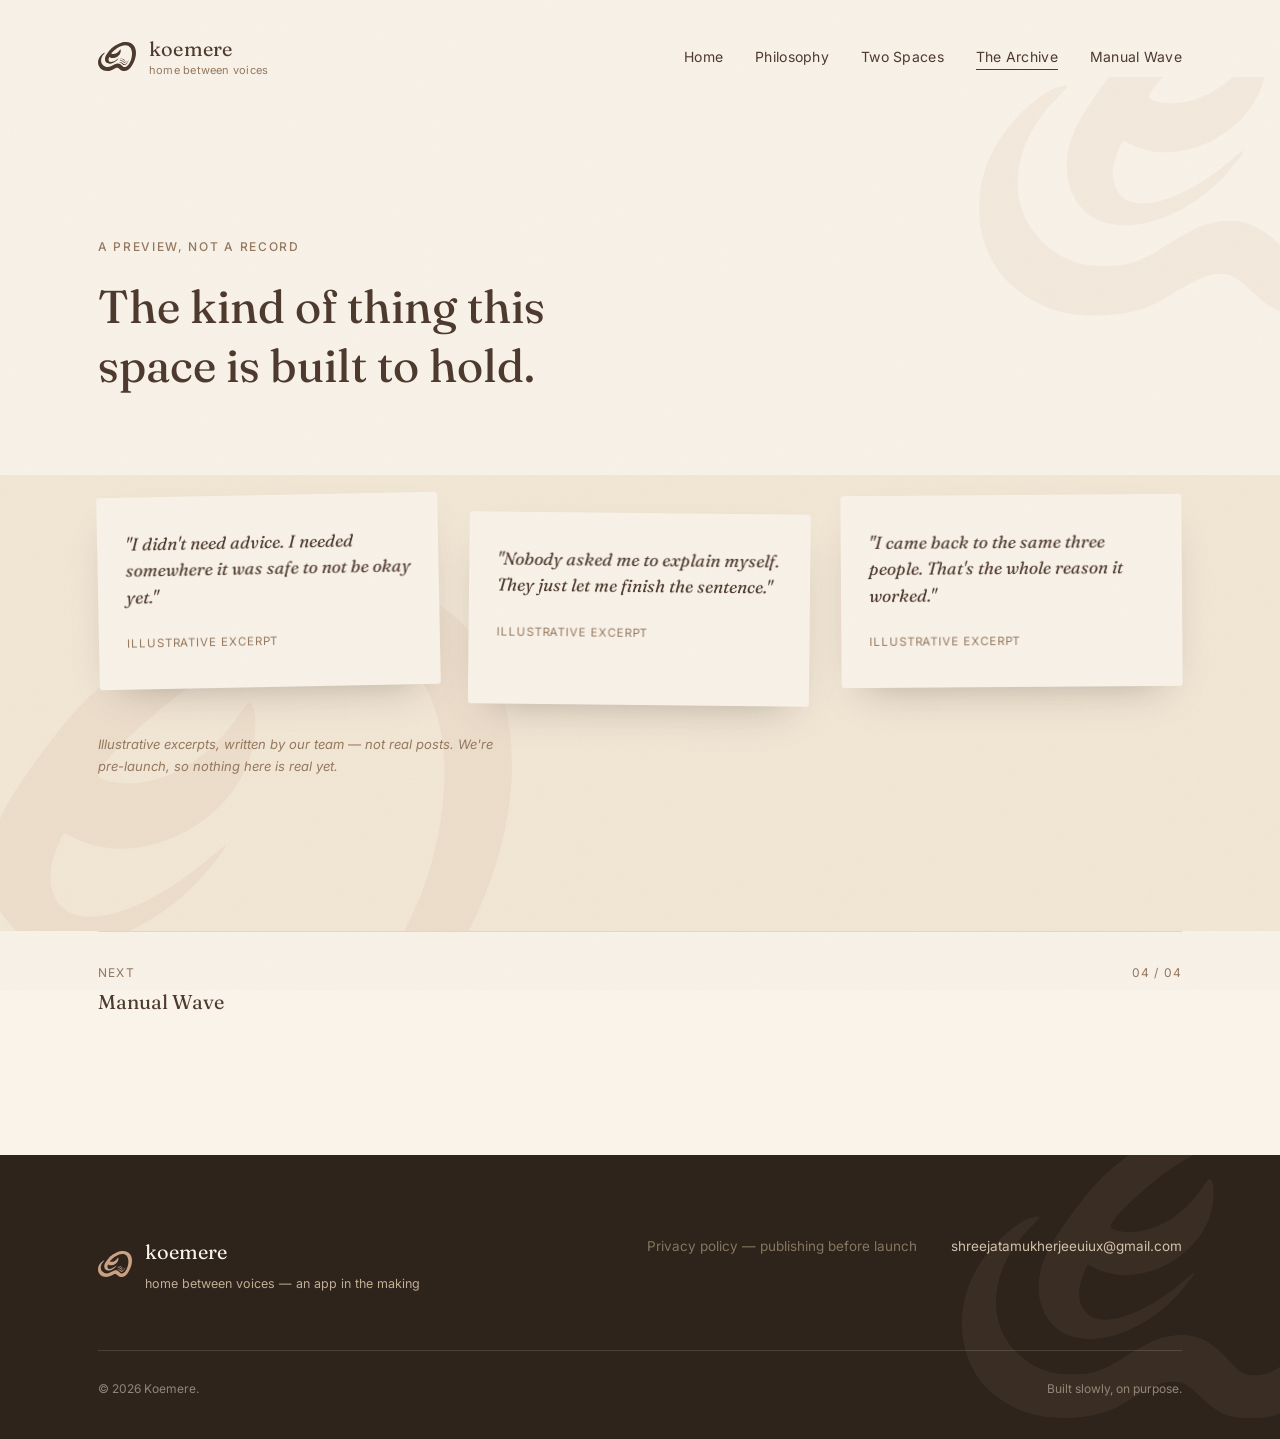
==== site/archive.html @ d7c36900 "Add files via upload" ====
<!DOCTYPE html>
<html lang="en">
<head>
<meta charset="UTF-8">
<meta name="viewport" content="width=device-width, initial-scale=1.0">
<title>The Archive — Koemere</title>
<link rel="preconnect" href="https://fonts.googleapis.com">
<link rel="preconnect" href="https://fonts.gstatic.com" crossorigin>
<link href="https://fonts.googleapis.com/css2?family=Fraunces:ital,opsz,wght@0,9..144,340;0,9..144,440;0,9..144,500;1,9..144,440;1,9..144,500&family=Inter:wght@400;500;600&display=swap" rel="stylesheet">
<link rel="stylesheet" href="assets/style.css">

<svg width="0" height="0" style="position:absolute" aria-hidden="true">
  <defs>
    <symbol id="mark-full" viewBox="0 0 385.170327 293.858106">
      <g transform="translate(-18.022020,311.022286) scale(0.1,-0.1)">
        <path d="M2825 3099 c-426 -54 -1070 -406 -1413 -774 -134 -144 -371 -474
        -445 -620 -129 -257 -108 -519 54 -684 232 -236 757 -113 1115 262 79 81 181
        214 172 222 -3 3 -40 -26 -84 -63 -331 -286 -674 -423 -850 -341 -90 43 -137
        155 -115 277 10 57 66 202 78 202 2 0 30 -14 63 -30 371 -187 914 61 1054 481
        46 136 45 321 -1 336 -6 2 -35 -31 -64 -74 -174 -259 -425 -414 -669 -412 -84
        0 -169 22 -177 45 -19 59 339 399 597 566 925 601 1615 218 1465 -814 -89
        -612 -420 -1114 -735 -1113 -97 1 -139 22 -217 112 -204 237 -375 302 -628
        237 -77 -20 -179 -71 -334 -168 -226 -143 -307 -170 -506 -171 -215 0 -357 57
        -506 205 -294 292 -238 781 130 1145 45 44 81 84 81 89 0 18 -95 -5 -149 -35
        -161 -91 -334 -272 -438 -459 -214 -385 -142 -875 164 -1122 196 -158 384
        -222 658 -222 208 0 381 41 520 123 309 184 369 211 470 211 86 0 134 -26 245
        -133 162 -155 255 -198 446 -205 315 -11 548 146 807 543 469 721 552 1518
        209 2022 -189 278 -568 416 -997 362z"/>
        <path d="M2453 1401 c-55 -26 -56 -42 -3 -29 98 25 294 -39 376 -123 43 -44
        63 -48 90 -18 19 21 19 22 -31 66 -89 79 -178 115 -293 120 -81 3 -104 1 -139
        -16z"/>
        <path d="M2407 1246 c-38 -14 -71 -36 -64 -43 3 -2 26 1 52 7 103 23 224 -25
        346 -137 69 -64 84 -73 117 -73 85 0 202 114 237 230 5 18 -8 8 -50 -38 -111
        -122 -170 -132 -271 -49 -126 105 -261 143 -367 103z"/>
        <path d="M3227 1190 c-98 -181 -243 -313 -355 -327 -61 -7 -95 8 -182 83 -116
        98 -253 149 -354 130 -43 -8 -48 -26 -8 -26 96 0 195 -52 312 -165 128 -122
        202 -143 315 -90 99 47 251 235 304 378 40 109 23 118 -32 17z"/>
      </g>
    </symbol>
    <symbol id="mark-contour" viewBox="0 0 385.170327 293.858106">
      <g transform="translate(-18.022020,311.022286) scale(0.1,-0.1)">
        <path d="M2825 3099 c-426 -54 -1070 -406 -1413 -774 -134 -144 -371 -474
        -445 -620 -129 -257 -108 -519 54 -684 232 -236 757 -113 1115 262 79 81 181
        214 172 222 -3 3 -40 -26 -84 -63 -331 -286 -674 -423 -850 -341 -90 43 -137
        155 -115 277 10 57 66 202 78 202 2 0 30 -14 63 -30 371 -187 914 61 1054 481
        46 136 45 321 -1 336 -6 2 -35 -31 -64 -74 -174 -259 -425 -414 -669 -412 -84
        0 -169 22 -177 45 -19 59 339 399 597 566 925 601 1615 218 1465 -814 -89
        -612 -420 -1114 -735 -1113 -97 1 -139 22 -217 112 -204 237 -375 302 -628
        237 -77 -20 -179 -71 -334 -168 -226 -143 -307 -170 -506 -171 -215 0 -357 57
        -506 205 -294 292 -238 781 130 1145 45 44 81 84 81 89 0 18 -95 -5 -149 -35
        -161 -91 -334 -272 -438 -459 -214 -385 -142 -875 164 -1122 196 -158 384
        -222 658 -222 208 0 381 41 520 123 309 184 369 211 470 211 86 0 134 -26 245
        -133 162 -155 255 -198 446 -205 315 -11 548 146 807 543 469 721 552 1518
        209 2022 -189 278 -568 416 -997 362z"/>
      </g>
    </symbol>
    <symbol id="wave-motif" viewBox="203 160 108 82">
      <g transform="translate(-18.022020,311.022286) scale(0.1,-0.1)">
        <path d="M2453 1401 c-55 -26 -56 -42 -3 -29 98 25 294 -39 376 -123 43 -44
        63 -48 90 -18 19 21 19 22 -31 66 -89 79 -178 115 -293 120 -81 3 -104 1 -139
        -16z"/>
        <path d="M2407 1246 c-38 -14 -71 -36 -64 -43 3 -2 26 1 52 7 103 23 224 -25
        346 -137 69 -64 84 -73 117 -73 85 0 202 114 237 230 5 18 -8 8 -50 -38 -111
        -122 -170 -132 -271 -49 -126 105 -261 143 -367 103z"/>
        <path d="M3227 1190 c-98 -181 -243 -313 -355 -327 -61 -7 -95 8 -182 83 -116
        98 -253 149 -354 130 -43 -8 -48 -26 -8 -26 96 0 195 -52 312 -165 128 -122
        202 -143 315 -90 99 47 251 235 304 378 40 109 23 118 -32 17z"/>
      </g>
    </symbol>
    <filter id="grain">
      <feTurbulence type="fractalNoise" baseFrequency="0.85" numOctaves="2" stitchTiles="stitch" result="noise"/>
      <feColorMatrix in="noise" type="matrix" values="0 0 0 0 0  0 0 0 0 0  0 0 0 0 0  0 0 0 0.02 0"/>
    </filter>
  </defs>
</svg>
</head>
<body>

<div class="grain"></div>

<header>
  <div class="wrap nav-row">
    <a class="brand" href="index.html">
      <svg class="mark" viewBox="0 0 385.170327 293.858106" aria-hidden="true"><use href="#mark-full" fill="currentColor"/></svg>
      <span class="brand-text">
        <span class="brand-name">koemere</span>
        <span class="brand-tag">home between voices</span>
      </span>
    </a>
    <nav>
      <ul>
        <li><a href="index.html">Home</a></li>
        <li><a href="philosophy.html">Philosophy</a></li>
        <li><a href="spaces.html">Two Spaces</a></li>
        <li><a href="archive.html" class="active">The Archive</a></li>
        <li><a href="manual-wave.html">Manual Wave</a></li>
      </ul>
    </nav>
  </div>
</header>

<main>

  <section class="page-intro">
    <svg class="page-intro-watermark" viewBox="0 0 385.170327 293.858106" aria-hidden="true"><use href="#mark-contour" fill="currentColor"/></svg>
    <div class="wrap">
      <span class="label reveal in">A preview, not a record</span>
      <h1 class="reveal in">The kind of thing this space is built to hold.</h1>
    </div>
  </section>

  <section class="archive">
    <svg class="archive-watermark" viewBox="0 0 385.170327 293.858106" aria-hidden="true"><use href="#mark-contour" fill="currentColor"/></svg>
    <div class="wrap">
      <div class="clippings">
        <div class="clip reveal">
          <p>"I didn't need advice. I needed somewhere it was safe to not be okay yet."</p>
          <span class="clip-tag">Illustrative excerpt</span>
        </div>
        <div class="clip reveal">
          <p>"Nobody asked me to explain myself. They just let me finish the sentence."</p>
          <span class="clip-tag">Illustrative excerpt</span>
        </div>
        <div class="clip reveal">
          <p>"I came back to the same three people. That's the whole reason it worked."</p>
          <span class="clip-tag">Illustrative excerpt</span>
        </div>
      </div>
      <p class="archive-disclaimer reveal">Illustrative excerpts, written by our team — not real posts. We're pre-launch, so nothing here is real yet.</p>
    </div>
  </section>

  <section class="next-page">
    <div class="wrap">
      <a href="manual-wave.html" class="reveal">
        <span>
          <span class="np-label">Next</span><br>
          <span class="np-title">Manual Wave</span>
        </span>
        <span class="np-label">04 / 04</span>
      </a>
    </div>
  </section>

</main>

<footer>
  <svg class="foot-watermark" viewBox="0 0 385.170327 293.858106" aria-hidden="true"><use href="#mark-contour" fill="currentColor"/></svg>
  <div class="wrap">
    <div class="foot-top">
      <div class="foot-brand">
        <svg class="mark" viewBox="0 0 385.170327 293.858106" aria-hidden="true"><use href="#mark-full" fill="currentColor"/></svg>
        <div>
          <div class="foot-brand-name">koemere</div>
          <div class="foot-tag">home between voices — an app in the making</div>
        </div>
      </div>
      <div class="foot-links">
        <span class="disabled">Privacy policy — publishing before launch</span>
        <a href="mailto:shreejatamukherjeeuiux@gmail.com">shreejatamukherjeeuiux@gmail.com</a>
      </div>
    </div>
    <div class="foot-bottom">
      <span>© 2026 Koemere.</span>
      <span>Built slowly, on purpose.</span>
    </div>
  </div>
</footer>

<script src="assets/site.js" defer></script>
</body>
</html>
---- site/assets/style.css ----
:root{
  --cream:      #FAF3E9;
  --cream-deep: #F3E7D6;
  --cocoa:      #4E3A2E;
  --taupe:      #96795F;
  --rose:       #CBA184;
  --charcoal:   #2E241C;
  --hair:       rgba(78,58,46,0.14);
}

*{ box-sizing:border-box; }
html{ scroll-behavior:smooth; }

body{
  margin:0;
  background:var(--cream);
  color:var(--cocoa);
  font-family:'Inter', sans-serif;
  font-size:16px;
  line-height:1.7;
  -webkit-font-smoothing:antialiased;
  overflow-x:hidden;
}

.grain{
  position:fixed; inset:0;
  pointer-events:none;
  z-index:999;
  filter:url(#grain);
  mix-blend-mode:multiply;
}

h1,h2,h3,blockquote{
  font-family:'Fraunces', serif;
  font-weight:440;
  color:var(--cocoa);
  margin:0;
}

a{ color:inherit; }
:focus-visible{ outline:2px solid var(--cocoa); outline-offset:4px; }

.wrap{ max-width:1180px; margin:0 auto; padding:0 48px; }
@media (max-width:680px){ .wrap{ padding:0 24px; } }

.label{
  font-size:12px;
  letter-spacing:0.14em;
  text-transform:uppercase;
  color:var(--taupe);
  font-weight:500;
}

.wave-icon{ width:52px; height:auto; color:var(--rose); display:block; }

/* reveal-on-scroll */
.reveal{
  opacity:0;
  transform:translateY(28px);
  filter:blur(4px);
  transition:opacity 1.1s cubic-bezier(.22,.6,.24,1),
             transform 1.1s cubic-bezier(.22,.6,.24,1),
             filter 1.1s cubic-bezier(.22,.6,.24,1);
}
.reveal.in{ opacity:1; transform:translateY(0); filter:blur(0); }

@media (prefers-reduced-motion: reduce){
  .reveal{ opacity:1; transform:none; filter:none; transition:none; }
  html{ scroll-behavior:auto; }
}

/* ---------------- Header ---------------- */

header{ position:relative; z-index:20; padding:36px 0 0; }
.nav-row{ display:flex; align-items:center; justify-content:space-between; flex-wrap:wrap; gap:16px; }
.brand{ display:flex; align-items:center; gap:13px; text-decoration:none; }
.brand svg.mark{ width:38px; height:auto; color:var(--cocoa); flex-shrink:0; }
.brand-text{ display:flex; flex-direction:column; line-height:1.3; }
.brand-name{ font-family:'Fraunces', serif; font-size:20px; letter-spacing:0.01em; }
.brand-tag{
  font-size:11px;
  letter-spacing:0.02em;
  color:var(--taupe);
  margin-top:1px;
}
@media (max-width:520px){ .brand-tag{ display:none; } }

nav ul{ display:flex; gap:32px; list-style:none; margin:0; padding:0; flex-wrap:wrap; }
nav a{
  text-decoration:none; font-size:14px; letter-spacing:0.02em; color:var(--cocoa);
  padding-bottom:4px; border-bottom:1px solid transparent;
  transition:border-color .3s ease, color .3s ease;
}
nav a:hover{ border-color:var(--rose); }
nav a.active{ border-color:var(--cocoa); }
@media (max-width:700px){ nav ul{ gap:16px; } nav a{ font-size:12.5px; } }

/* ---------------- Home hero ---------------- */

.hero{ position:relative; min-height:88vh; display:flex; align-items:center; overflow:hidden; }
.hero-watermark-wrap{
  position:absolute; top:-18%; right:-24%; width:78vw; max-width:1100px;
  z-index:0; pointer-events:none;
}
.hero-watermark{
  display:block; width:100%; height:auto; color:var(--rose); opacity:0.16;
  animation:breathe 11s ease-in-out infinite;
}
@keyframes breathe{
  0%,100%{ transform:scale(1) rotate(0deg); }
  50%{ transform:scale(1.035) rotate(1.2deg); }
}
@media (prefers-reduced-motion: reduce){ .hero-watermark{ animation:none; } }

.hero-content{ position:relative; z-index:2; padding:60px 0 40px; max-width:680px; }
.badge{
  display:inline-flex; align-items:center; gap:8px;
  padding:7px 14px 7px 12px;
  border:1px solid var(--hair);
  border-radius:100px;
  font-size:12px;
  color:var(--taupe);
  margin-bottom:26px;
}
.badge-dot{ width:6px; height:6px; border-radius:50%; background:var(--rose); flex-shrink:0; }

.hero h1{
  font-size:clamp(34px, 5vw, 58px); line-height:1.22; letter-spacing:-0.01em;
  font-weight:440; max-width:15ch;
}
.hero h1 em{ font-style:italic; font-weight:440; color:var(--taupe); }
.hero-sub{ margin-top:28px; font-size:17px; color:var(--taupe); max-width:38ch; }
.cta-row{ margin-top:44px; display:flex; align-items:center; gap:22px; }

.btn{
  display:inline-block; padding:15px 30px; border-radius:100px;
  border:1px solid var(--cocoa); color:var(--cocoa); text-decoration:none;
  font-size:14.5px; letter-spacing:0.01em;
  transition:background .35s ease, color .35s ease, transform .35s ease;
}
.btn:hover{ background:var(--cocoa); color:var(--cream); transform:translateY(-1px); }
.btn-solid{ background:var(--cocoa); color:var(--cream) !important; border-color:var(--cocoa); }
.btn-solid:hover{ background:var(--charcoal); border-color:var(--charcoal); }

@media (max-width:680px){
  .hero{ min-height:auto; padding-top:20px; }
  .hero-watermark-wrap{ width:130vw; right:-40%; top:-6%; }
}

/* ---------------- Explore teaser grid (home) ---------------- */

.explore{ padding:30px 0 140px; }
.explore-head{ margin-bottom:50px; max-width:52ch; }
.explore-grid{ display:grid; grid-template-columns:repeat(4, 1fr); gap:30px; }
.explore-card{
  border-top:1px solid var(--hair);
  padding-top:22px;
  text-decoration:none;
  display:block;
  color:var(--cocoa);
}
.explore-card .label{ margin-bottom:14px; }
.explore-card h3{
  font-size:19px; line-height:1.35; margin-bottom:10px;
  border-bottom:1px solid transparent;
  transition:border-color .3s ease, color .3s ease;
}
.explore-card:hover h3{ border-color:var(--rose); color:var(--cocoa); }
.explore-card p{ font-size:14px; color:var(--taupe); margin:0; }

@media (max-width:900px){ .explore-grid{ grid-template-columns:1fr 1fr; } }
@media (max-width:560px){ .explore-grid{ grid-template-columns:1fr; } }

/* ---------------- Subpage intro block ---------------- */

.page-intro{ padding:160px 0 80px; position:relative; overflow:hidden; }
.page-intro-watermark{
  position:absolute; top:-32%; right:-14%; width:42vw; max-width:480px;
  color:var(--rose); opacity:0.10; pointer-events:none;
}
.page-intro .label{ margin-bottom:20px; display:block; }
.page-intro h1{ font-size:clamp(30px, 4vw, 46px); line-height:1.28; max-width:16ch; }
.page-intro .dek{ margin-top:22px; font-size:16.5px; color:var(--taupe); max-width:48ch; }

/* ---------------- Philosophy page ---------------- */

.philosophy{ padding:20px 0 130px; position:relative; }
.phil-grid{ display:grid; grid-template-columns:0.9fr 1.1fr; gap:70px; align-items:start; }
.phil-quote-col{ padding-top:10px; }
.phil-quote-col .wave-icon{ margin-bottom:22px; }
blockquote{
  font-size:clamp(24px, 2.6vw, 32px); line-height:1.42; font-style:italic;
  font-weight:440; max-width:14ch;
}
.phil-body{ padding-top:64px; }
.phil-body p{ font-size:16.5px; color:var(--taupe); max-width:46ch; margin:0 0 22px; }
.phil-body p:last-child{ margin-bottom:0; }
.phil-body strong{ color:var(--cocoa); font-weight:600; }

@media (max-width:860px){
  .phil-grid{ grid-template-columns:1fr; gap:36px; }
  .phil-body{ padding-top:0; }
  blockquote{ max-width:none; }
}

/* ---------------- Two Spaces page ---------------- */

.spaces{ padding:20px 0 150px; position:relative; }
.spaces-grid{ display:grid; grid-template-columns:1fr 1fr; gap:0; }
.space{ padding:56px 46px; position:relative; }
.space.a{
  border:1px solid var(--hair); border-radius:2px; margin-top:0;
  box-shadow:0 24px 48px -32px rgba(46,36,28,0.18);
}
.space.b{ margin-top:64px; background:var(--charcoal); color:var(--cream); border-radius:2px; }
.space .label{ margin-bottom:18px; }
.space.b .label{ color:var(--rose); }
.space h3{ font-size:25px; line-height:1.32; margin-bottom:16px; max-width:16ch; }
.space.b h3{ color:var(--cream); }
.space p{ font-size:15.5px; color:var(--taupe); max-width:34ch; margin:0; }
.space.b p{ color:#D2C1AA; }
.space .wave-icon{ position:absolute; bottom:36px; right:36px; width:38px; opacity:0.7; }
.space.b .wave-icon{ color:var(--rose); opacity:0.5; }

@media (max-width:860px){
  .spaces-grid{ grid-template-columns:1fr; gap:22px; }
  .space.b{ margin-top:0; }
}

/* ---------------- Archive page ---------------- */

.archive{ background:var(--cream-deep); padding:20px 0 140px; position:relative; overflow:hidden; }
.archive-watermark{
  position:absolute; left:-10%; bottom:-30%; width:50vw; max-width:640px;
  color:var(--rose); opacity:0.10; pointer-events:none;
}
.clippings{ display:grid; grid-template-columns:repeat(3, 1fr); gap:30px; position:relative; z-index:1; }
.clip{
  background:var(--cream); border-radius:3px; padding:34px 28px;
  box-shadow:0 18px 40px -22px rgba(46,36,28,0.35);
}
.clip:nth-child(1){ transform:rotate(-1.1deg); }
.clip:nth-child(2){ transform:rotate(0.6deg) translateY(18px); }
.clip:nth-child(3){ transform:rotate(-0.4deg); }
.clip p{
  font-family:'Fraunces', serif; font-style:italic; font-size:17.5px; line-height:1.5;
  margin:0 0 18px; color:var(--cocoa);
}
.clip .clip-tag{ font-size:11.5px; letter-spacing:0.08em; text-transform:uppercase; color:var(--taupe); }
.archive-disclaimer{
  margin-top:46px; font-size:13px; color:var(--taupe); font-style:italic;
  max-width:52ch; position:relative; z-index:1;
}

@media (max-width:860px){
  .clippings{ grid-template-columns:1fr; }
  .clip:nth-child(2){ transform:rotate(0.6deg); }
}

/* ---------------- Manual Wave page ---------------- */

.manualwave{ padding:20px 0 60px; }
.mw-expect{
  display:grid; grid-template-columns:repeat(2, 1fr); gap:26px 44px;
  margin:56px 0 70px;
  padding-top:46px;
  border-top:1px solid var(--hair);
}
.mw-expect li{ list-style:none; display:flex; gap:14px; align-items:flex-start; }
.mw-expect svg{ width:17px; height:17px; margin-top:4px; flex-shrink:0; color:var(--rose); }
.mw-expect .mw-title{ font-weight:600; font-size:15.5px; display:block; margin-bottom:3px; }
.mw-expect .mw-body{ font-size:14.5px; color:var(--taupe); display:block; }
.mw-expect ul{ margin:0; padding:0; display:contents; }

.fw-panel{
  border:1px solid var(--hair); border-radius:3px; padding:64px 56px;
  display:grid; grid-template-columns:1.1fr 1fr; gap:50px; align-items:center;
  position:relative;
}
.fw-panel .wave-icon{ position:absolute; top:-26px; left:56px; background:var(--cream); padding:0 10px; }
.fw-panel h2{ font-size:clamp(24px, 2.8vw, 30px); line-height:1.3; max-width:15ch; }
.fw-panel .label{ margin-bottom:16px; }
.fw-form{ display:flex; flex-direction:column; align-items:flex-start; gap:14px; }
.fw-micro{ font-size:12.5px; color:var(--taupe); max-width:34ch; }

@media (max-width:800px){ .fw-panel{ grid-template-columns:1fr; padding:44px 28px; } }
@media (max-width:640px){ .mw-expect{ grid-template-columns:1fr; } }

/* ---------------- Page-to-page wayfinding ---------------- */

.next-page{
  padding:0 0 110px;
}
.next-page a{
  display:flex; justify-content:space-between; align-items:baseline;
  text-decoration:none; padding:26px 0; border-top:1px solid var(--hair);
  color:var(--cocoa);
}
.next-page a:hover .np-title{ color:var(--taupe); }
.np-label{ font-size:12px; letter-spacing:0.1em; text-transform:uppercase; color:var(--taupe); }
.np-title{ font-family:'Fraunces', serif; font-size:20px; transition:color .3s ease; }

/* ---------------- Footer ---------------- */

footer{ background:var(--charcoal); color:var(--cream); padding:80px 0 40px; position:relative; overflow:hidden; }
.foot-watermark{
  position:absolute; right:-8%; top:-20%; width:36vw; max-width:420px;
  color:var(--rose); opacity:0.08; pointer-events:none;
}
.foot-top{
  display:flex; justify-content:space-between; align-items:flex-start; gap:40px; flex-wrap:wrap;
  position:relative; z-index:1; padding-bottom:56px; border-bottom:1px solid rgba(250,243,233,0.14);
}
.foot-brand{ display:flex; align-items:center; gap:13px; }
.foot-brand svg.mark{ width:34px; height:auto; color:var(--rose); }
.foot-brand-name{ font-family:'Fraunces', serif; font-size:20px; }
.foot-tag{ font-size:12.5px; color:#C3AD95; margin-top:4px; }
.foot-links{ display:flex; gap:34px; font-size:13.5px; color:#D2C1AA; flex-wrap:wrap; }
.foot-links .disabled{ color:#86765f; }
.foot-links a{ text-decoration:none; }
.foot-links a:hover{ color:var(--rose); }
.foot-bottom{
  display:flex; justify-content:space-between; align-items:center; padding-top:28px;
  font-size:12px; color:#948577; position:relative; z-index:1; flex-wrap:wrap; gap:10px;
}

@media (max-width:680px){ .foot-top{ flex-direction:column; gap:26px; } }
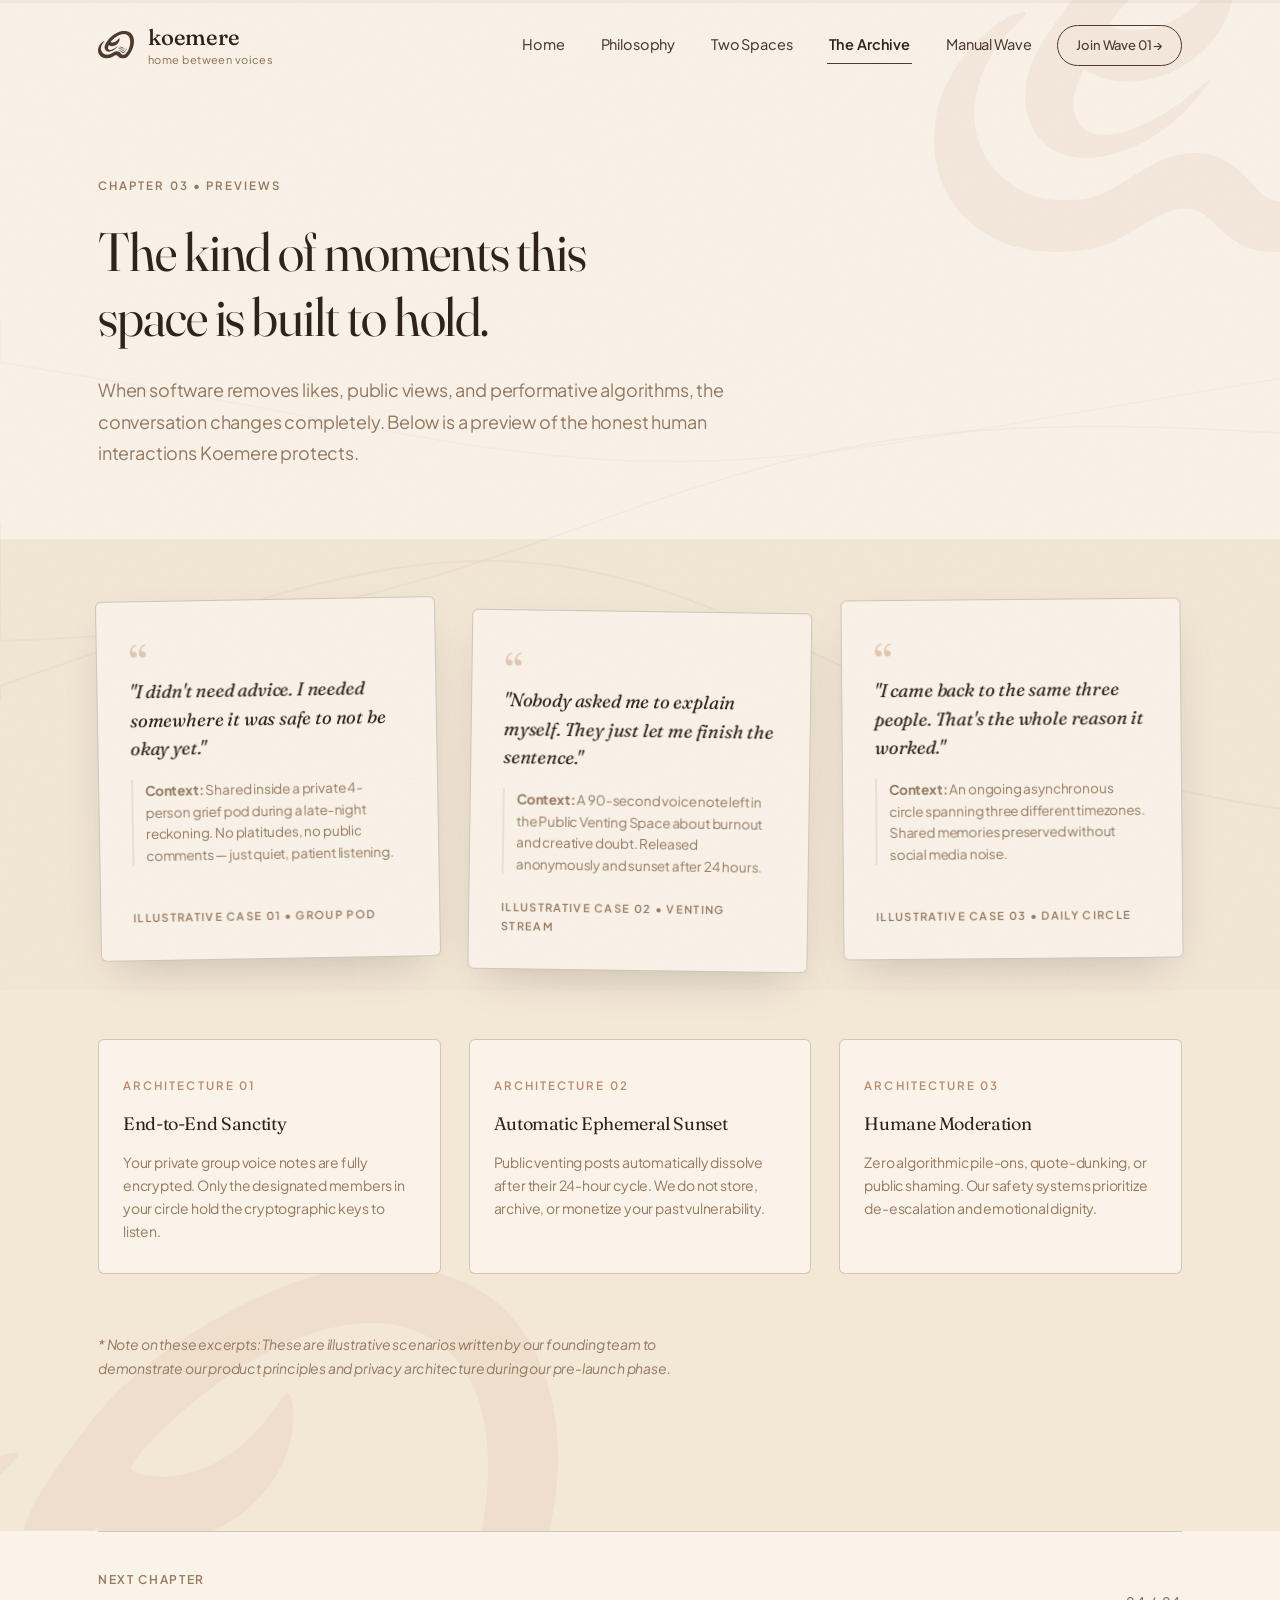
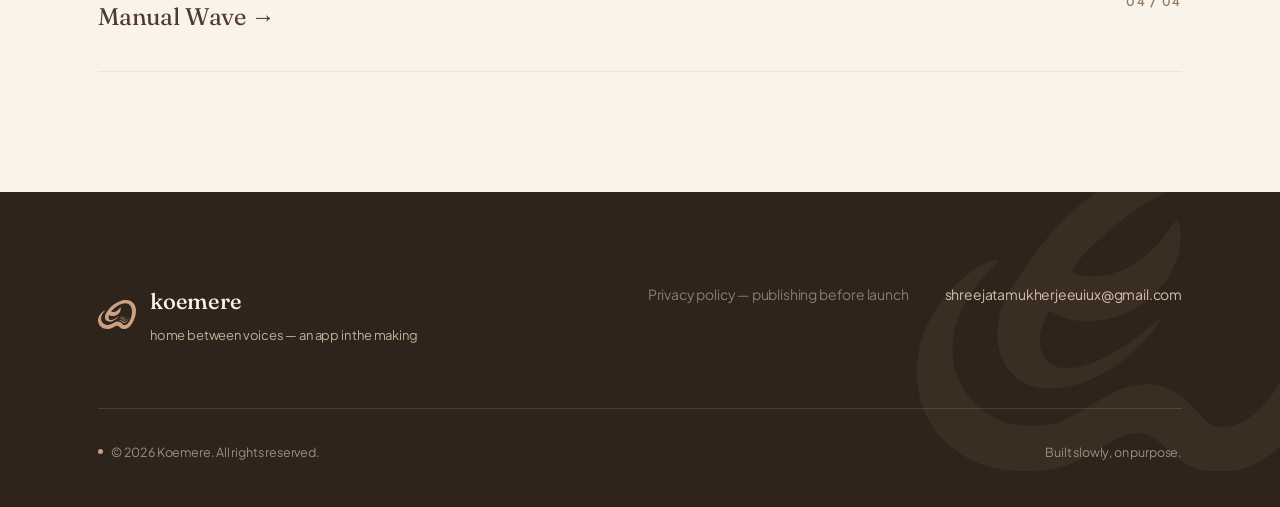
==== commit 50ec300a: "Enhance Koemere brochure: expanded copy, typography upgrade, seamless Google Form integration & inte" ====
--- a/site/archive.html
+++ b/site/archive.html
@@ -3,10 +3,12 @@
 <head>
 <meta charset="UTF-8">
 <meta name="viewport" content="width=device-width, initial-scale=1.0">
+<meta name="description" content="The Archive — A preview of the emotional texture, vulnerable honesty, and human moments that Koemere is architected to hold.">
 <title>The Archive — Koemere</title>
 <link rel="preconnect" href="https://fonts.googleapis.com">
 <link rel="preconnect" href="https://fonts.gstatic.com" crossorigin>
-<link href="https://fonts.googleapis.com/css2?family=Fraunces:ital,opsz,wght@0,9..144,340;0,9..144,440;0,9..144,500;1,9..144,440;1,9..144,500&family=Inter:wght@400;500;600&display=swap" rel="stylesheet">
+<link href="https://fonts.googleapis.com/css2?family=Fraunces:ital,opsz,wght@0,9..144,300..600;1,9..144,300..600&family=Plus+Jakarta+Sans:wght@300;400;500;600&display=swap" rel="stylesheet">
+<link rel="icon" type="image/svg+xml" href="data:image/svg+xml,%3Csvg xmlns='http://www.w3.org/2000/svg' viewBox='0 0 385 294'%3E%3Cpath fill='%234E3A2E' d='M2825 3099 c-426 -54 -1070 -406 -1413 -774 -134 -144 -371 -474 -445 -620 -129 -257 -108 -519 54 -684 232 -236 757 -113 1115 262 79 81 181 214 172 222 -3 3 -40 -26 -84 -63 -331 -286 -674 -423 -850 -341 -90 43 -137 155 -115 277 10 57 66 202 78 202 2 0 30 -14 63 -30 371 -187 914 61 1054 481 46 136 45 321 -1 336 -6 2 -35 -31 -64 -74 -174 -259 -425 -414 -669 -412 -84 0 -169 22 -177 45 -19 59 339 399 597 566 925 601 1615 218 1465 -814 -89 -612 -420 -1114 -735 -1113 -97 1 -139 22 -217 112 -204 237 -375 302 -628 237 -77 -20 -179 -71 -334 -168 -226 -143 -307 -170 -506 -171 -215 0 -357 57 -506 205 -294 292 -238 781 130 1145 45 44 81 84 81 89 0 18 -95 -5 -149 -35 -161 -91 -334 -272 -438 -459 -214 -385 -142 -875 164 -1122 196 -158 384 -222 658 -222 208 0 381 41 520 123 309 184 369 211 470 211 86 0 134 -26 245 -133 162 -155 255 -198 446 -205 315 -11 548 146 807 543 469 721 552 1518 209 2022 -189 278 -568 416 -997 362z' transform='translate(-18,311) scale(0.1,-0.1)'/%3E%3C/svg%3E">
 <link rel="stylesheet" href="assets/style.css">
 
 <svg width="0" height="0" style="position:absolute" aria-hidden="true">
@@ -76,57 +78,136 @@
 </head>
 <body>
 
+<div class="scroll-progress-container">
+  <div class="scroll-progress-bar"></div>
+</div>
+
 <div class="grain"></div>
 
 <header>
   <div class="wrap nav-row">
-    <a class="brand" href="index.html">
+    <a class="brand" href="index.html" aria-label="Koemere homepage">
       <svg class="mark" viewBox="0 0 385.170327 293.858106" aria-hidden="true"><use href="#mark-full" fill="currentColor"/></svg>
       <span class="brand-text">
         <span class="brand-name">koemere</span>
         <span class="brand-tag">home between voices</span>
       </span>
     </a>
-    <nav>
-      <ul>
-        <li><a href="index.html">Home</a></li>
-        <li><a href="philosophy.html">Philosophy</a></li>
-        <li><a href="spaces.html">Two Spaces</a></li>
-        <li><a href="archive.html" class="active">The Archive</a></li>
-        <li><a href="manual-wave.html">Manual Wave</a></li>
-      </ul>
-    </nav>
+
+    <div class="nav-actions">
+      <nav class="main-nav" aria-label="Primary Navigation">
+        <ul>
+          <li><a href="index.html">Home</a></li>
+          <li><a href="philosophy.html">Philosophy</a></li>
+          <li><a href="spaces.html">Two Spaces</a></li>
+          <li><a href="archive.html" class="active" aria-current="page">The Archive</a></li>
+          <li><a href="manual-wave.html">Manual Wave</a></li>
+        </ul>
+      </nav>
+
+      <a class="nav-cta" href="manual-wave.html">Join Wave 01 &rarr;</a>
+
+      <button class="mobile-nav-toggle" type="button" aria-label="Toggle mobile menu" aria-expanded="false">
+        <span class="burger-box">
+          <span class="burger-line"></span>
+          <span class="burger-line"></span>
+          <span class="burger-line"></span>
+        </span>
+      </button>
+    </div>
   </div>
 </header>
+
+<!-- Mobile Navigation Drawer -->
+<div class="mobile-nav-drawer" aria-label="Mobile Navigation">
+  <ul class="mobile-nav-links">
+    <li><a href="index.html">Home</a></li>
+    <li><a href="philosophy.html">Philosophy</a></li>
+    <li><a href="spaces.html">Two Spaces</a></li>
+    <li><a href="archive.html" class="active">The Archive</a></li>
+    <li><a href="manual-wave.html">Manual Wave</a></li>
+  </ul>
+  <div class="mobile-drawer-footer">
+    <span>koemere — home between voices</span>
+    <span>shreejatamukherjeeuiux@gmail.com</span>
+  </div>
+</div>
 
 <main>
 
   <section class="page-intro">
     <svg class="page-intro-watermark" viewBox="0 0 385.170327 293.858106" aria-hidden="true"><use href="#mark-contour" fill="currentColor"/></svg>
     <div class="wrap">
-      <span class="label reveal in">A preview, not a record</span>
-      <h1 class="reveal in">The kind of thing this space is built to hold.</h1>
+      <span class="label reveal in">Chapter 03 &bull; Previews</span>
+      <h1 class="reveal in">The kind of moments this space is built to hold.</h1>
+      <p class="dek reveal in">
+        When software removes likes, public views, and performative algorithms, the conversation changes completely. Below is a preview of the honest human interactions Koemere protects.
+      </p>
     </div>
   </section>
 
   <section class="archive">
     <svg class="archive-watermark" viewBox="0 0 385.170327 293.858106" aria-hidden="true"><use href="#mark-contour" fill="currentColor"/></svg>
     <div class="wrap">
+      
+      <!-- Narrative Excerpts -->
       <div class="clippings">
-        <div class="clip reveal">
-          <p>"I didn't need advice. I needed somewhere it was safe to not be okay yet."</p>
-          <span class="clip-tag">Illustrative excerpt</span>
-        </div>
-        <div class="clip reveal">
-          <p>"Nobody asked me to explain myself. They just let me finish the sentence."</p>
-          <span class="clip-tag">Illustrative excerpt</span>
-        </div>
-        <div class="clip reveal">
-          <p>"I came back to the same three people. That's the whole reason it worked."</p>
-          <span class="clip-tag">Illustrative excerpt</span>
-        </div>
-      </div>
-      <p class="archive-disclaimer reveal">Illustrative excerpts, written by our team — not real posts. We're pre-launch, so nothing here is real yet.</p>
+        <div class="clip reveal delay-1">
+          <div>
+            <div class="clip-quote-mark" aria-hidden="true">&ldquo;</div>
+            <p>"I didn't need advice. I needed somewhere it was safe to not be okay yet."</p>
+            <div class="clip-context">
+              <strong>Context:</strong> Shared inside a private 4-person grief pod during a late-night reckoning. No platitudes, no public comments — just quiet, patient listening.
+            </div>
+          </div>
+          <span class="clip-tag">Illustrative Case 01 &bull; Group Pod</span>
+        </div>
+
+        <div class="clip reveal delay-2">
+          <div>
+            <div class="clip-quote-mark" aria-hidden="true">&ldquo;</div>
+            <p>"Nobody asked me to explain myself. They just let me finish the sentence."</p>
+            <div class="clip-context">
+              <strong>Context:</strong> A 90-second voice note left in the Public Venting Space about burnout and creative doubt. Released anonymously and sunset after 24 hours.
+            </div>
+          </div>
+          <span class="clip-tag">Illustrative Case 02 &bull; Venting Stream</span>
+        </div>
+
+        <div class="clip reveal delay-3">
+          <div>
+            <div class="clip-quote-mark" aria-hidden="true">&ldquo;</div>
+            <p>"I came back to the same three people. That's the whole reason it worked."</p>
+            <div class="clip-context">
+              <strong>Context:</strong> An ongoing asynchronous circle spanning three different timezones. Shared memories preserved without social media noise.
+            </div>
+          </div>
+          <span class="clip-tag">Illustrative Case 03 &bull; Daily Circle</span>
+        </div>
+      </div>
+
+      <!-- Architectural Security Guarantees -->
+      <div class="archive-specs reveal">
+        <div class="spec-card">
+          <span class="label">Architecture 01</span>
+          <h4>End-to-End Sanctity</h4>
+          <p>Your private group voice notes are fully encrypted. Only the designated members in your circle hold the cryptographic keys to listen.</p>
+        </div>
+        <div class="spec-card">
+          <span class="label">Architecture 02</span>
+          <h4>Automatic Ephemeral Sunset</h4>
+          <p>Public venting posts automatically dissolve after their 24-hour cycle. We do not store, archive, or monetize your past vulnerability.</p>
+        </div>
+        <div class="spec-card">
+          <span class="label">Architecture 03</span>
+          <h4>Humane Moderation</h4>
+          <p>Zero algorithmic pile-ons, quote-dunking, or public shaming. Our safety systems prioritize de-escalation and emotional dignity.</p>
+        </div>
+      </div>
+
+      <p class="archive-disclaimer reveal">
+        * Note on these excerpts: These are illustrative scenarios written by our founding team to demonstrate our product principles and privacy architecture during our pre-launch phase.
+      </p>
     </div>
   </section>
 
@@ -134,8 +215,8 @@
     <div class="wrap">
       <a href="manual-wave.html" class="reveal">
         <span>
-          <span class="np-label">Next</span><br>
-          <span class="np-title">Manual Wave</span>
+          <span class="np-label">Next Chapter</span><br>
+          <span class="np-title">Manual Wave &rarr;</span>
         </span>
         <span class="np-label">04 / 04</span>
       </a>
@@ -161,11 +242,18 @@
       </div>
     </div>
     <div class="foot-bottom">
-      <span>© 2026 Koemere.</span>
+      <div class="foot-meta-tag">
+        <span class="foot-meta-dot"></span>
+        <span>© 2026 Koemere. All rights reserved.</span>
+      </div>
       <span>Built slowly, on purpose.</span>
     </div>
   </div>
 </footer>
+
+<button class="back-to-top" type="button" aria-label="Back to top of page">
+  <svg viewBox="0 0 24 24" fill="none" stroke="currentColor"><path d="M18 15l-6-6-6 6"/></svg>
+</button>
 
 <script src="assets/site.js" defer></script>
 </body>
--- a/site/assets/style.css
+++ b/site/assets/style.css
@@ -1,327 +1,2333 @@
-:root{
-  --cream:      #FAF3E9;
-  --cream-deep: #F3E7D6;
-  --cocoa:      #4E3A2E;
-  --taupe:      #96795F;
-  --rose:       #CBA184;
-  --charcoal:   #2E241C;
-  --hair:       rgba(78,58,46,0.14);
-}
-
-*{ box-sizing:border-box; }
-html{ scroll-behavior:smooth; }
-
-body{
-  margin:0;
-  background:var(--cream);
-  color:var(--cocoa);
-  font-family:'Inter', sans-serif;
-  font-size:16px;
-  line-height:1.7;
-  -webkit-font-smoothing:antialiased;
-  overflow-x:hidden;
-}
-
-.grain{
-  position:fixed; inset:0;
-  pointer-events:none;
-  z-index:999;
-  filter:url(#grain);
-  mix-blend-mode:multiply;
-}
-
-h1,h2,h3,blockquote{
-  font-family:'Fraunces', serif;
-  font-weight:440;
-  color:var(--cocoa);
-  margin:0;
-}
-
-a{ color:inherit; }
-:focus-visible{ outline:2px solid var(--cocoa); outline-offset:4px; }
-
-.wrap{ max-width:1180px; margin:0 auto; padding:0 48px; }
-@media (max-width:680px){ .wrap{ padding:0 24px; } }
-
-.label{
-  font-size:12px;
-  letter-spacing:0.14em;
-  text-transform:uppercase;
-  color:var(--taupe);
-  font-weight:500;
-}
-
-.wave-icon{ width:52px; height:auto; color:var(--rose); display:block; }
-
-/* reveal-on-scroll */
-.reveal{
-  opacity:0;
-  transform:translateY(28px);
-  filter:blur(4px);
-  transition:opacity 1.1s cubic-bezier(.22,.6,.24,1),
-             transform 1.1s cubic-bezier(.22,.6,.24,1),
-             filter 1.1s cubic-bezier(.22,.6,.24,1);
-}
-.reveal.in{ opacity:1; transform:translateY(0); filter:blur(0); }
-
-@media (prefers-reduced-motion: reduce){
-  .reveal{ opacity:1; transform:none; filter:none; transition:none; }
-  html{ scroll-behavior:auto; }
-}
-
-/* ---------------- Header ---------------- */
-
-header{ position:relative; z-index:20; padding:36px 0 0; }
-.nav-row{ display:flex; align-items:center; justify-content:space-between; flex-wrap:wrap; gap:16px; }
-.brand{ display:flex; align-items:center; gap:13px; text-decoration:none; }
-.brand svg.mark{ width:38px; height:auto; color:var(--cocoa); flex-shrink:0; }
-.brand-text{ display:flex; flex-direction:column; line-height:1.3; }
-.brand-name{ font-family:'Fraunces', serif; font-size:20px; letter-spacing:0.01em; }
-.brand-tag{
-  font-size:11px;
-  letter-spacing:0.02em;
-  color:var(--taupe);
-  margin-top:1px;
-}
-@media (max-width:520px){ .brand-tag{ display:none; } }
-
-nav ul{ display:flex; gap:32px; list-style:none; margin:0; padding:0; flex-wrap:wrap; }
-nav a{
-  text-decoration:none; font-size:14px; letter-spacing:0.02em; color:var(--cocoa);
-  padding-bottom:4px; border-bottom:1px solid transparent;
-  transition:border-color .3s ease, color .3s ease;
-}
-nav a:hover{ border-color:var(--rose); }
-nav a.active{ border-color:var(--cocoa); }
-@media (max-width:700px){ nav ul{ gap:16px; } nav a{ font-size:12.5px; } }
-
-/* ---------------- Home hero ---------------- */
-
-.hero{ position:relative; min-height:88vh; display:flex; align-items:center; overflow:hidden; }
-.hero-watermark-wrap{
-  position:absolute; top:-18%; right:-24%; width:78vw; max-width:1100px;
-  z-index:0; pointer-events:none;
-}
-.hero-watermark{
-  display:block; width:100%; height:auto; color:var(--rose); opacity:0.16;
-  animation:breathe 11s ease-in-out infinite;
-}
-@keyframes breathe{
-  0%,100%{ transform:scale(1) rotate(0deg); }
-  50%{ transform:scale(1.035) rotate(1.2deg); }
-}
-@media (prefers-reduced-motion: reduce){ .hero-watermark{ animation:none; } }
-
-.hero-content{ position:relative; z-index:2; padding:60px 0 40px; max-width:680px; }
-.badge{
-  display:inline-flex; align-items:center; gap:8px;
-  padding:7px 14px 7px 12px;
-  border:1px solid var(--hair);
-  border-radius:100px;
-  font-size:12px;
-  color:var(--taupe);
-  margin-bottom:26px;
-}
-.badge-dot{ width:6px; height:6px; border-radius:50%; background:var(--rose); flex-shrink:0; }
-
-.hero h1{
-  font-size:clamp(34px, 5vw, 58px); line-height:1.22; letter-spacing:-0.01em;
-  font-weight:440; max-width:15ch;
-}
-.hero h1 em{ font-style:italic; font-weight:440; color:var(--taupe); }
-.hero-sub{ margin-top:28px; font-size:17px; color:var(--taupe); max-width:38ch; }
-.cta-row{ margin-top:44px; display:flex; align-items:center; gap:22px; }
-
-.btn{
-  display:inline-block; padding:15px 30px; border-radius:100px;
-  border:1px solid var(--cocoa); color:var(--cocoa); text-decoration:none;
-  font-size:14.5px; letter-spacing:0.01em;
-  transition:background .35s ease, color .35s ease, transform .35s ease;
-}
-.btn:hover{ background:var(--cocoa); color:var(--cream); transform:translateY(-1px); }
-.btn-solid{ background:var(--cocoa); color:var(--cream) !important; border-color:var(--cocoa); }
-.btn-solid:hover{ background:var(--charcoal); border-color:var(--charcoal); }
-
-@media (max-width:680px){
-  .hero{ min-height:auto; padding-top:20px; }
-  .hero-watermark-wrap{ width:130vw; right:-40%; top:-6%; }
-}
-
-/* ---------------- Explore teaser grid (home) ---------------- */
-
-.explore{ padding:30px 0 140px; }
-.explore-head{ margin-bottom:50px; max-width:52ch; }
-.explore-grid{ display:grid; grid-template-columns:repeat(4, 1fr); gap:30px; }
-.explore-card{
-  border-top:1px solid var(--hair);
-  padding-top:22px;
-  text-decoration:none;
-  display:block;
-  color:var(--cocoa);
-}
-.explore-card .label{ margin-bottom:14px; }
-.explore-card h3{
-  font-size:19px; line-height:1.35; margin-bottom:10px;
-  border-bottom:1px solid transparent;
-  transition:border-color .3s ease, color .3s ease;
-}
-.explore-card:hover h3{ border-color:var(--rose); color:var(--cocoa); }
-.explore-card p{ font-size:14px; color:var(--taupe); margin:0; }
-
-@media (max-width:900px){ .explore-grid{ grid-template-columns:1fr 1fr; } }
-@media (max-width:560px){ .explore-grid{ grid-template-columns:1fr; } }
-
-/* ---------------- Subpage intro block ---------------- */
-
-.page-intro{ padding:160px 0 80px; position:relative; overflow:hidden; }
-.page-intro-watermark{
-  position:absolute; top:-32%; right:-14%; width:42vw; max-width:480px;
-  color:var(--rose); opacity:0.10; pointer-events:none;
-}
-.page-intro .label{ margin-bottom:20px; display:block; }
-.page-intro h1{ font-size:clamp(30px, 4vw, 46px); line-height:1.28; max-width:16ch; }
-.page-intro .dek{ margin-top:22px; font-size:16.5px; color:var(--taupe); max-width:48ch; }
-
-/* ---------------- Philosophy page ---------------- */
-
-.philosophy{ padding:20px 0 130px; position:relative; }
-.phil-grid{ display:grid; grid-template-columns:0.9fr 1.1fr; gap:70px; align-items:start; }
-.phil-quote-col{ padding-top:10px; }
-.phil-quote-col .wave-icon{ margin-bottom:22px; }
-blockquote{
-  font-size:clamp(24px, 2.6vw, 32px); line-height:1.42; font-style:italic;
-  font-weight:440; max-width:14ch;
-}
-.phil-body{ padding-top:64px; }
-.phil-body p{ font-size:16.5px; color:var(--taupe); max-width:46ch; margin:0 0 22px; }
-.phil-body p:last-child{ margin-bottom:0; }
-.phil-body strong{ color:var(--cocoa); font-weight:600; }
-
-@media (max-width:860px){
-  .phil-grid{ grid-template-columns:1fr; gap:36px; }
-  .phil-body{ padding-top:0; }
-  blockquote{ max-width:none; }
-}
-
-/* ---------------- Two Spaces page ---------------- */
-
-.spaces{ padding:20px 0 150px; position:relative; }
-.spaces-grid{ display:grid; grid-template-columns:1fr 1fr; gap:0; }
-.space{ padding:56px 46px; position:relative; }
-.space.a{
-  border:1px solid var(--hair); border-radius:2px; margin-top:0;
-  box-shadow:0 24px 48px -32px rgba(46,36,28,0.18);
-}
-.space.b{ margin-top:64px; background:var(--charcoal); color:var(--cream); border-radius:2px; }
-.space .label{ margin-bottom:18px; }
-.space.b .label{ color:var(--rose); }
-.space h3{ font-size:25px; line-height:1.32; margin-bottom:16px; max-width:16ch; }
-.space.b h3{ color:var(--cream); }
-.space p{ font-size:15.5px; color:var(--taupe); max-width:34ch; margin:0; }
-.space.b p{ color:#D2C1AA; }
-.space .wave-icon{ position:absolute; bottom:36px; right:36px; width:38px; opacity:0.7; }
-.space.b .wave-icon{ color:var(--rose); opacity:0.5; }
-
-@media (max-width:860px){
-  .spaces-grid{ grid-template-columns:1fr; gap:22px; }
-  .space.b{ margin-top:0; }
-}
-
-/* ---------------- Archive page ---------------- */
-
-.archive{ background:var(--cream-deep); padding:20px 0 140px; position:relative; overflow:hidden; }
-.archive-watermark{
-  position:absolute; left:-10%; bottom:-30%; width:50vw; max-width:640px;
-  color:var(--rose); opacity:0.10; pointer-events:none;
-}
-.clippings{ display:grid; grid-template-columns:repeat(3, 1fr); gap:30px; position:relative; z-index:1; }
-.clip{
-  background:var(--cream); border-radius:3px; padding:34px 28px;
-  box-shadow:0 18px 40px -22px rgba(46,36,28,0.35);
-}
-.clip:nth-child(1){ transform:rotate(-1.1deg); }
-.clip:nth-child(2){ transform:rotate(0.6deg) translateY(18px); }
-.clip:nth-child(3){ transform:rotate(-0.4deg); }
-.clip p{
-  font-family:'Fraunces', serif; font-style:italic; font-size:17.5px; line-height:1.5;
-  margin:0 0 18px; color:var(--cocoa);
-}
-.clip .clip-tag{ font-size:11.5px; letter-spacing:0.08em; text-transform:uppercase; color:var(--taupe); }
-.archive-disclaimer{
-  margin-top:46px; font-size:13px; color:var(--taupe); font-style:italic;
-  max-width:52ch; position:relative; z-index:1;
-}
-
-@media (max-width:860px){
-  .clippings{ grid-template-columns:1fr; }
-  .clip:nth-child(2){ transform:rotate(0.6deg); }
-}
-
-/* ---------------- Manual Wave page ---------------- */
-
-.manualwave{ padding:20px 0 60px; }
-.mw-expect{
-  display:grid; grid-template-columns:repeat(2, 1fr); gap:26px 44px;
-  margin:56px 0 70px;
-  padding-top:46px;
-  border-top:1px solid var(--hair);
-}
-.mw-expect li{ list-style:none; display:flex; gap:14px; align-items:flex-start; }
-.mw-expect svg{ width:17px; height:17px; margin-top:4px; flex-shrink:0; color:var(--rose); }
-.mw-expect .mw-title{ font-weight:600; font-size:15.5px; display:block; margin-bottom:3px; }
-.mw-expect .mw-body{ font-size:14.5px; color:var(--taupe); display:block; }
-.mw-expect ul{ margin:0; padding:0; display:contents; }
-
-.fw-panel{
-  border:1px solid var(--hair); border-radius:3px; padding:64px 56px;
-  display:grid; grid-template-columns:1.1fr 1fr; gap:50px; align-items:center;
-  position:relative;
-}
-.fw-panel .wave-icon{ position:absolute; top:-26px; left:56px; background:var(--cream); padding:0 10px; }
-.fw-panel h2{ font-size:clamp(24px, 2.8vw, 30px); line-height:1.3; max-width:15ch; }
-.fw-panel .label{ margin-bottom:16px; }
-.fw-form{ display:flex; flex-direction:column; align-items:flex-start; gap:14px; }
-.fw-micro{ font-size:12.5px; color:var(--taupe); max-width:34ch; }
-
-@media (max-width:800px){ .fw-panel{ grid-template-columns:1fr; padding:44px 28px; } }
-@media (max-width:640px){ .mw-expect{ grid-template-columns:1fr; } }
-
-/* ---------------- Page-to-page wayfinding ---------------- */
-
-.next-page{
-  padding:0 0 110px;
-}
-.next-page a{
-  display:flex; justify-content:space-between; align-items:baseline;
-  text-decoration:none; padding:26px 0; border-top:1px solid var(--hair);
-  color:var(--cocoa);
-}
-.next-page a:hover .np-title{ color:var(--taupe); }
-.np-label{ font-size:12px; letter-spacing:0.1em; text-transform:uppercase; color:var(--taupe); }
-.np-title{ font-family:'Fraunces', serif; font-size:20px; transition:color .3s ease; }
+/* ==========================================================================
+   KOEMERE — HOME BETWEEN VOICES
+   Design System & Luxury Editorial Styling
+   ========================================================================== */
+
+/* ---------------- CSS Variables & Tokens ---------------- */
+:root {
+  /* Brand Palette */
+  --cream:          #FAF3E9;
+  --cream-deep:     #F3E7D6;
+  --cream-light:    #FCF8F2;
+  --cocoa:          #4E3A2E;
+  --cocoa-dark:     #3B2A20;
+  --cocoa-80:       rgba(78, 58, 46, 0.82);
+  --cocoa-60:       rgba(78, 58, 46, 0.60);
+  --cocoa-20:       rgba(78, 58, 46, 0.20);
+  --cocoa-10:       rgba(78, 58, 46, 0.10);
+  --cocoa-05:       rgba(78, 58, 46, 0.04);
+  --taupe:          #96795F;
+  --taupe-light:    #B8A089;
+  --rose:           #CBA184;
+  --rose-deep:      #B98B6D;
+  --rose-light:     #E5CDBC;
+  --rose-20:        rgba(203, 161, 132, 0.22);
+  --rose-10:        rgba(203, 161, 132, 0.10);
+  --charcoal:       #2E241C;
+  --charcoal-deep:  #221A14;
+  --charcoal-light: #3D3128;
+  --charcoal-80:    rgba(46, 36, 28, 0.85);
+
+  /* Hairlines & Borders */
+  --hair:           rgba(78, 58, 46, 0.13);
+  --hair-strong:    rgba(78, 58, 46, 0.24);
+  --hair-light:     rgba(78, 58, 46, 0.07);
+  --hair-dark:      rgba(250, 243, 233, 0.14);
+
+  /* Elevation & Shadows */
+  --shadow-sm:      0 4px 16px -4px rgba(46, 36, 28, 0.06);
+  --shadow-md:      0 16px 36px -12px rgba(46, 36, 28, 0.10);
+  --shadow-lg:      0 28px 60px -20px rgba(46, 36, 28, 0.16);
+  --shadow-card:    0 20px 48px -24px rgba(46, 36, 28, 0.22);
+  --shadow-dark:    0 24px 60px -20px rgba(0, 0, 0, 0.45);
+  --shadow-modal:   0 32px 80px -16px rgba(46, 36, 28, 0.35);
+
+  /* Timing & Easing Curves */
+  --ease-out-expo:   cubic-bezier(0.16, 1, 0.3, 1);
+  --ease-out-quart:  cubic-bezier(0.25, 1, 0.5, 1);
+  --ease-in-out-subtle: cubic-bezier(0.4, 0, 0.2, 1);
+  --ease-spring:     cubic-bezier(0.34, 1.56, 0.64, 1);
+
+  /* Premium Typography Sizing */
+  --font-serif: 'Fraunces', Georgia, serif;
+  --font-sans: 'Plus Jakarta Sans', -apple-system, BlinkMacSystemFont, 'Segoe UI', Roboto, sans-serif;
+}
+
+/* ---------------- Reset & Base ---------------- */
+*, *::before, *::after {
+  box-sizing: border-box;
+  margin: 0;
+  padding: 0;
+}
+
+html {
+  scroll-behavior: smooth;
+  text-size-adjust: 100%;
+  -webkit-text-size-adjust: 100%;
+}
+
+body {
+  background-color: var(--cream);
+  color: var(--cocoa);
+  font-family: var(--font-sans);
+  font-size: 16px;
+  font-weight: 400;
+  line-height: 1.78;
+  letter-spacing: -0.011em;
+  -webkit-font-smoothing: antialiased;
+  -moz-osx-font-smoothing: grayscale;
+  overflow-x: hidden;
+  position: relative;
+  min-height: 100vh;
+}
+
+::selection {
+  background: var(--rose-20);
+  color: var(--charcoal);
+}
+
+/* ---------------- Custom Scrollbar ---------------- */
+::-webkit-scrollbar {
+  width: 8px;
+  height: 8px;
+}
+::-webkit-scrollbar-track {
+  background: var(--cream);
+}
+::-webkit-scrollbar-thumb {
+  background: var(--rose-light);
+  border-radius: 4px;
+  border: 2px solid var(--cream);
+}
+::-webkit-scrollbar-thumb:hover {
+  background: var(--rose);
+}
+
+/* ---------------- Typography ---------------- */
+h1, h2, h3, h4, blockquote {
+  font-family: var(--font-serif);
+  font-weight: 380;
+  color: var(--cocoa);
+  font-optical-sizing: auto;
+  letter-spacing: -0.02em;
+}
+
+h1 { font-variation-settings: 'opsz' 144, 'wght' 380; }
+h2 { font-variation-settings: 'opsz' 72, 'wght' 400; }
+h3 { font-variation-settings: 'opsz' 36, 'wght' 420; }
+
+a {
+  color: inherit;
+  text-decoration: none;
+}
+
+:focus-visible {
+  outline: 2px solid var(--rose);
+  outline-offset: 4px;
+  border-radius: 2px;
+}
+
+/* ---------------- Layout Helpers ---------------- */
+.wrap {
+  max-width: 1180px;
+  margin: 0 auto;
+  padding: 0 48px;
+  position: relative;
+}
+
+.wrap-narrow {
+  max-width: 860px;
+  margin: 0 auto;
+  padding: 0 32px;
+  position: relative;
+}
+
+@media (max-width: 768px) {
+  .wrap, .wrap-narrow { padding: 0 24px; }
+}
+
+.label {
+  display: inline-flex;
+  align-items: center;
+  gap: 8px;
+  font-size: 11.5px;
+  letter-spacing: 0.18em;
+  text-transform: uppercase;
+  color: var(--taupe);
+  font-weight: 600;
+  font-family: var(--font-sans);
+}
+
+.wave-icon {
+  width: 52px;
+  height: auto;
+  color: var(--rose);
+  display: block;
+  transition: transform 0.6s var(--ease-out-expo), color 0.4s ease;
+}
+
+/* ---------------- Subtle Grain Texture ---------------- */
+.grain {
+  position: fixed;
+  inset: 0;
+  pointer-events: none;
+  z-index: 999;
+  filter: url(#grain);
+  mix-blend-mode: multiply;
+  opacity: 0.9;
+}
+
+/* ---------------- Interactive Ambient Wave Canvas ---------------- */
+#ambient-wave-canvas {
+  position: fixed;
+  inset: 0;
+  width: 100vw;
+  height: 100vh;
+  pointer-events: none;
+  z-index: 1;
+  opacity: 0.55;
+  transition: opacity 1.2s ease;
+}
+
+/* ---------------- Top Scroll Progress Bar ---------------- */
+.scroll-progress-container {
+  position: fixed;
+  top: 0;
+  left: 0;
+  width: 100%;
+  height: 3px;
+  z-index: 1001;
+  background: rgba(78, 58, 46, 0.05);
+}
+
+.scroll-progress-bar {
+  height: 100%;
+  width: 0%;
+  background: linear-gradient(90deg, var(--rose) 0%, var(--cocoa) 100%);
+  transition: width 0.08s linear;
+}
+
+/* ---------------- Custom Ambient Cursor ---------------- */
+.custom-cursor {
+  position: fixed;
+  top: 0;
+  left: 0;
+  width: 28px;
+  height: 28px;
+  border: 1px solid rgba(150, 121, 95, 0.4);
+  border-radius: 50%;
+  pointer-events: none;
+  z-index: 9999;
+  transform: translate(-50%, -50%);
+  transition: width 0.35s var(--ease-out-expo),
+              height 0.35s var(--ease-out-expo),
+              border-color 0.3s ease,
+              background-color 0.3s ease,
+              opacity 0.3s ease;
+  display: flex;
+  align-items: center;
+  justify-content: center;
+  opacity: 0;
+}
+
+.custom-cursor-dot {
+  position: fixed;
+  top: 0;
+  left: 0;
+  width: 6px;
+  height: 6px;
+  background: var(--cocoa);
+  border-radius: 50%;
+  pointer-events: none;
+  z-index: 10000;
+  transform: translate(-50%, -50%);
+  transition: transform 0.15s ease, opacity 0.3s ease;
+  opacity: 0;
+}
+
+.custom-cursor-text {
+  font-size: 10px;
+  letter-spacing: 0.08em;
+  text-transform: uppercase;
+  color: var(--cream);
+  font-weight: 600;
+  opacity: 0;
+  transition: opacity 0.25s ease;
+  white-space: nowrap;
+}
+
+.custom-cursor.hovering-link {
+  width: 48px;
+  height: 48px;
+  background: rgba(203, 161, 132, 0.15);
+  border-color: var(--rose);
+}
+
+.custom-cursor.hovering-card {
+  width: 64px;
+  height: 64px;
+  background: var(--cocoa);
+  border-color: var(--cocoa);
+}
+
+.custom-cursor.hovering-card .custom-cursor-text {
+  opacity: 1;
+}
+
+.custom-cursor.hovering-card + .custom-cursor-dot {
+  opacity: 0;
+}
+
+@media (pointer: coarse) or (hover: none) {
+  .custom-cursor, .custom-cursor-dot {
+    display: none !important;
+  }
+}
+
+/* ---------------- Enhanced Reveal-on-Scroll ---------------- */
+.reveal {
+  opacity: 0;
+  transform: translateY(32px);
+  filter: blur(6px);
+  transition: opacity 1.2s cubic-bezier(0.16, 1, 0.3, 1),
+              transform 1.2s cubic-bezier(0.16, 1, 0.3, 1),
+              filter 1.2s cubic-bezier(0.16, 1, 0.3, 1);
+  will-change: opacity, transform, filter;
+}
+
+.reveal.in {
+  opacity: 1;
+  transform: translateY(0);
+  filter: blur(0);
+}
+
+.delay-1 { transition-delay: 0.1s; }
+.delay-2 { transition-delay: 0.2s; }
+.delay-3 { transition-delay: 0.3s; }
+.delay-4 { transition-delay: 0.4s; }
+
+/* Split Text Animation Elements */
+.split-word {
+  display: inline-block;
+  overflow: hidden;
+  vertical-align: top;
+}
+
+.split-word-inner {
+  display: inline-block;
+  transform: translateY(115%);
+  opacity: 0;
+  transition: transform 0.95s cubic-bezier(0.16, 1, 0.3, 1),
+              opacity 0.8s ease;
+}
+
+.reveal.in .split-word-inner,
+.in.split-text .split-word-inner {
+  transform: translateY(0);
+  opacity: 1;
+}
+
+@media (prefers-reduced-motion: reduce) {
+  .reveal {
+    opacity: 1 !important;
+    transform: none !important;
+    filter: none !important;
+    transition: none !important;
+  }
+  .split-word-inner {
+    transform: none !important;
+    opacity: 1 !important;
+    transition: none !important;
+  }
+  html { scroll-behavior: auto; }
+}
+
+/* ---------------- Header & Navigation ---------------- */
+header {
+  position: fixed;
+  top: 0;
+  left: 0;
+  right: 0;
+  z-index: 100;
+  padding: 24px 0;
+  transition: background-color 0.4s ease,
+              padding 0.4s var(--ease-out-expo),
+              box-shadow 0.4s ease,
+              border-color 0.4s ease;
+  border-bottom: 1px solid transparent;
+}
+
+header.scrolled {
+  padding: 14px 0;
+  background-color: rgba(250, 243, 233, 0.92);
+  backdrop-filter: blur(20px);
+  -webkit-backdrop-filter: blur(20px);
+  border-bottom: 1px solid var(--hair);
+  box-shadow: 0 10px 30px -10px rgba(46, 36, 28, 0.05);
+}
+
+.nav-row {
+  display: flex;
+  align-items: center;
+  justify-content: space-between;
+  gap: 20px;
+}
+
+/* Brand */
+.brand {
+  display: flex;
+  align-items: center;
+  gap: 14px;
+  text-decoration: none;
+  position: relative;
+  z-index: 102;
+}
+
+.brand svg.mark {
+  width: 36px;
+  height: auto;
+  color: var(--cocoa);
+  flex-shrink: 0;
+  transition: transform 0.6s var(--ease-spring), color 0.3s ease;
+}
+
+.brand:hover svg.mark {
+  transform: scale(1.08) rotate(-4deg);
+  color: var(--charcoal);
+}
+
+.brand-text {
+  display: flex;
+  flex-direction: column;
+  line-height: 1.25;
+}
+
+.brand-name {
+  font-family: var(--font-serif);
+  font-size: 22px;
+  letter-spacing: -0.01em;
+  font-weight: 500;
+  color: var(--charcoal);
+  transition: color 0.3s ease;
+}
+
+.brand:hover .brand-name {
+  color: var(--cocoa);
+}
+
+.brand-tag {
+  font-size: 11px;
+  letter-spacing: 0.04em;
+  color: var(--taupe);
+  margin-top: 1px;
+  font-weight: 450;
+}
+
+@media (max-width: 540px) {
+  .brand-tag { display: none; }
+}
+
+/* Nav Menu */
+.nav-actions {
+  display: flex;
+  align-items: center;
+  gap: 24px;
+}
+
+nav.main-nav {
+  position: relative;
+}
+
+nav.main-nav ul {
+  display: flex;
+  align-items: center;
+  gap: 32px;
+  list-style: none;
+  margin: 0;
+  padding: 0;
+  position: relative;
+}
+
+nav.main-nav a {
+  text-decoration: none;
+  font-size: 14.5px;
+  letter-spacing: -0.01em;
+  color: var(--cocoa);
+  padding: 6px 2px;
+  position: relative;
+  transition: color 0.3s ease;
+  font-weight: 450;
+  display: inline-block;
+}
+
+nav.main-nav a::after {
+  content: '';
+  position: absolute;
+  bottom: 0;
+  left: 0;
+  width: 100%;
+  height: 1px;
+  background-color: var(--cocoa);
+  transform: scaleX(0);
+  transform-origin: right;
+  transition: transform 0.4s var(--ease-out-expo), background-color 0.3s ease;
+}
+
+nav.main-nav a:hover {
+  color: var(--charcoal);
+}
+
+nav.main-nav a:hover::after {
+  transform: scaleX(1);
+  transform-origin: left;
+  background-color: var(--rose);
+}
+
+nav.main-nav a.active {
+  color: var(--charcoal);
+  font-weight: 600;
+}
+
+nav.main-nav a.active::after {
+  transform: scaleX(1);
+  background-color: var(--cocoa);
+}
+
+/* Nav CTA Pill */
+.nav-cta {
+  display: inline-flex;
+  align-items: center;
+  padding: 8px 18px;
+  border-radius: 100px;
+  border: 1px solid var(--cocoa);
+  font-size: 13px;
+  font-weight: 500;
+  color: var(--cocoa);
+  background: transparent;
+  cursor: pointer;
+  transition: all 0.3s var(--ease-out-expo);
+}
+
+.nav-cta:hover {
+  background: var(--cocoa);
+  color: var(--cream);
+  transform: translateY(-1px);
+}
+
+/* Mobile Nav Toggle */
+.mobile-nav-toggle {
+  display: none;
+  background: none;
+  border: none;
+  cursor: pointer;
+  padding: 8px;
+  color: var(--cocoa);
+  z-index: 102;
+  position: relative;
+}
+
+.burger-box {
+  width: 24px;
+  height: 18px;
+  position: relative;
+  display: block;
+}
+
+.burger-line {
+  position: absolute;
+  left: 0;
+  width: 100%;
+  height: 1.5px;
+  background: var(--cocoa);
+  border-radius: 2px;
+  transition: transform 0.35s var(--ease-out-expo), opacity 0.3s ease;
+}
+
+.burger-line:nth-child(1) { top: 0; }
+.burger-line:nth-child(2) { top: 8px; }
+.burger-line:nth-child(3) { top: 16px; }
+
+.mobile-nav-toggle.open .burger-line:nth-child(1) {
+  transform: translateY(8px) rotate(45deg);
+}
+.mobile-nav-toggle.open .burger-line:nth-child(2) {
+  opacity: 0;
+}
+.mobile-nav-toggle.open .burger-line:nth-child(3) {
+  transform: translateY(-8px) rotate(-45deg);
+}
+
+/* Mobile Overlay Drawer */
+.mobile-nav-drawer {
+  position: fixed;
+  inset: 0;
+  background: var(--cream);
+  z-index: 99;
+  display: flex;
+  flex-direction: column;
+  justify-content: center;
+  padding: 80px 32px 40px;
+  transform: translateY(-100%);
+  opacity: 0;
+  visibility: hidden;
+  transition: transform 0.6s var(--ease-out-expo),
+              opacity 0.4s ease,
+              visibility 0.4s;
+}
+
+.mobile-nav-drawer.open {
+  transform: translateY(0);
+  opacity: 1;
+  visibility: visible;
+}
+
+.mobile-nav-links {
+  list-style: none;
+  display: flex;
+  flex-direction: column;
+  gap: 20px;
+  margin-bottom: 40px;
+}
+
+.mobile-nav-links a {
+  font-family: var(--font-serif);
+  font-size: 32px;
+  color: var(--cocoa);
+  text-decoration: none;
+  display: block;
+  opacity: 0;
+  transform: translateY(20px);
+  transition: opacity 0.4s ease, transform 0.4s var(--ease-out-expo), color 0.3s ease;
+}
+
+.mobile-nav-drawer.open .mobile-nav-links a {
+  opacity: 1;
+  transform: translateY(0);
+}
+
+.mobile-nav-drawer.open .mobile-nav-links li:nth-child(1) a { transition-delay: 0.15s; }
+.mobile-nav-drawer.open .mobile-nav-links li:nth-child(2) a { transition-delay: 0.22s; }
+.mobile-nav-drawer.open .mobile-nav-links li:nth-child(3) a { transition-delay: 0.29s; }
+.mobile-nav-drawer.open .mobile-nav-links li:nth-child(4) a { transition-delay: 0.36s; }
+.mobile-nav-drawer.open .mobile-nav-links li:nth-child(5) a { transition-delay: 0.43s; }
+
+.mobile-nav-links a.active {
+  color: var(--charcoal);
+  font-style: italic;
+}
+
+.mobile-drawer-footer {
+  border-top: 1px solid var(--hair);
+  padding-top: 24px;
+  font-size: 13px;
+  color: var(--taupe);
+  display: flex;
+  flex-direction: column;
+  gap: 12px;
+}
+
+@media (max-width: 860px) {
+  nav.main-nav, .nav-cta { display: none; }
+  .mobile-nav-toggle { display: block; }
+}
+
+/* ---------------- Home Hero ---------------- */
+.hero {
+  position: relative;
+  min-height: 90vh;
+  display: flex;
+  align-items: center;
+  overflow: hidden;
+  padding: 120px 0 60px;
+}
+
+.hero-watermark-wrap {
+  position: absolute;
+  top: -12%;
+  right: -20%;
+  width: 78vw;
+  max-width: 1100px;
+  z-index: 0;
+  pointer-events: none;
+  opacity: 0.16;
+}
+
+.hero-watermark {
+  display: block;
+  width: 100%;
+  height: auto;
+  color: var(--rose);
+  animation: watermarkBreathe 14s ease-in-out infinite;
+  transform-origin: center center;
+}
+
+@keyframes watermarkBreathe {
+  0%, 100% {
+    transform: scale(1) rotate(0deg);
+  }
+  50% {
+    transform: scale(1.04) rotate(1.4deg);
+  }
+}
+
+.hero-content {
+  position: relative;
+  z-index: 2;
+  padding: 40px 0;
+  max-width: 780px;
+}
+
+.badge {
+  display: inline-flex;
+  align-items: center;
+  gap: 9px;
+  padding: 8px 18px 8px 14px;
+  border: 1px solid var(--hair-strong);
+  border-radius: 100px;
+  font-size: 12.5px;
+  font-weight: 500;
+  color: var(--cocoa);
+  background: rgba(250, 243, 233, 0.75);
+  backdrop-filter: blur(8px);
+  margin-bottom: 28px;
+  box-shadow: var(--shadow-sm);
+  transition: all 0.3s var(--ease-out-expo);
+}
+
+.badge:hover {
+  border-color: var(--rose);
+  transform: translateY(-1px);
+  box-shadow: var(--shadow-md);
+}
+
+.badge-dot {
+  width: 7px;
+  height: 7px;
+  border-radius: 50%;
+  background: var(--rose);
+  flex-shrink: 0;
+  position: relative;
+}
+
+.badge-dot::after {
+  content: '';
+  position: absolute;
+  inset: -3px;
+  border-radius: 50%;
+  background: var(--rose);
+  opacity: 0.4;
+  animation: pulseDot 2.4s ease-out infinite;
+}
+
+@keyframes pulseDot {
+  0% { transform: scale(0.8); opacity: 0.6; }
+  100% { transform: scale(2.2); opacity: 0; }
+}
+
+.hero h1 {
+  font-size: clamp(38px, 5.2vw, 62px);
+  line-height: 1.16;
+  letter-spacing: -0.025em;
+  font-weight: 380;
+  max-width: 17ch;
+  color: var(--charcoal);
+}
+
+.hero h1 em {
+  font-style: italic;
+  font-weight: 400;
+  color: var(--taupe);
+  position: relative;
+}
+
+.hero-sub {
+  margin-top: 28px;
+  font-size: 18.5px;
+  line-height: 1.75;
+  color: var(--taupe);
+  max-width: 52ch;
+  font-weight: 400;
+}
+
+.cta-row {
+  margin-top: 44px;
+  display: flex;
+  align-items: center;
+  flex-wrap: wrap;
+  gap: 18px;
+}
+
+/* ---------------- Business Mission Section (Home) ---------------- */
+.mission-section {
+  padding: 80px 0 100px;
+  position: relative;
+  z-index: 2;
+  border-top: 1px solid var(--hair);
+  border-bottom: 1px solid var(--hair);
+  background: rgba(243, 231, 214, 0.4);
+}
+
+.mission-grid {
+  display: grid;
+  grid-template-columns: 1fr 1.2fr;
+  gap: 60px;
+  align-items: start;
+}
+
+.mission-lead h2 {
+  font-size: clamp(28px, 3.2vw, 42px);
+  line-height: 1.25;
+  color: var(--charcoal);
+}
+
+.mission-lead h2 em {
+  font-style: italic;
+  color: var(--rose-deep);
+}
+
+.mission-lead p {
+  margin-top: 20px;
+  font-size: 17px;
+  line-height: 1.75;
+  color: var(--taupe);
+}
+
+.mission-pillars {
+  display: grid;
+  grid-template-columns: 1fr 1fr;
+  gap: 28px;
+}
+
+.pillar-card {
+  background: var(--cream);
+  border: 1px solid var(--hair-strong);
+  border-radius: 6px;
+  padding: 28px 24px;
+  box-shadow: var(--shadow-sm);
+  transition: transform 0.4s var(--ease-out-expo), box-shadow 0.4s ease;
+}
+
+.pillar-card:hover {
+  transform: translateY(-4px);
+  box-shadow: var(--shadow-md);
+  border-color: var(--rose);
+}
+
+.pillar-card .label {
+  margin-bottom: 12px;
+  color: var(--rose-deep);
+}
+
+.pillar-card h4 {
+  font-family: var(--font-serif);
+  font-size: 19px;
+  color: var(--charcoal);
+  margin-bottom: 8px;
+}
+
+.pillar-card p {
+  font-size: 14px;
+  line-height: 1.65;
+  color: var(--taupe);
+}
+
+@media (max-width: 900px) {
+  .mission-grid { grid-template-columns: 1fr; gap: 40px; }
+  .mission-pillars { grid-template-columns: 1fr; }
+}
+
+/* ---------------- Buttons ---------------- */
+.btn {
+  display: inline-flex;
+  align-items: center;
+  justify-content: center;
+  gap: 10px;
+  padding: 15px 32px;
+  border-radius: 100px;
+  border: 1px solid var(--cocoa);
+  color: var(--cocoa);
+  background: transparent;
+  text-decoration: none;
+  font-size: 14.5px;
+  font-weight: 500;
+  letter-spacing: -0.01em;
+  cursor: pointer;
+  position: relative;
+  overflow: hidden;
+  transition: background-color 0.4s var(--ease-out-expo),
+              color 0.4s var(--ease-out-expo),
+              border-color 0.4s var(--ease-out-expo),
+              transform 0.4s var(--ease-spring),
+              box-shadow 0.4s var(--ease-out-expo);
+  box-shadow: 0 4px 12px -2px rgba(46, 36, 28, 0.06);
+}
+
+.btn::before {
+  content: '';
+  position: absolute;
+  inset: 0;
+  background: var(--cocoa);
+  transform: translateY(100%);
+  transition: transform 0.4s var(--ease-out-expo);
+  z-index: 0;
+}
+
+.btn > * {
+  position: relative;
+  z-index: 1;
+}
+
+.btn:hover {
+  color: var(--cream);
+  border-color: var(--cocoa);
+  transform: translateY(-2px);
+  box-shadow: 0 12px 28px -6px rgba(46, 36, 28, 0.18);
+}
+
+.btn:hover::before {
+  transform: translateY(0);
+}
+
+.btn-solid {
+  background: var(--cocoa);
+  color: var(--cream) !important;
+  border-color: var(--cocoa);
+}
+
+.btn-solid::before {
+  background: var(--charcoal);
+}
+
+.btn-solid:hover {
+  background: var(--charcoal);
+  border-color: var(--charcoal);
+  transform: translateY(-2px);
+  box-shadow: 0 12px 28px -6px rgba(46, 36, 28, 0.28);
+}
+
+.btn-secondary {
+  border-color: var(--hair-strong);
+  color: var(--cocoa);
+  background: rgba(250, 243, 233, 0.5);
+}
+
+.btn-secondary:hover {
+  border-color: var(--cocoa);
+  background: var(--cream-deep);
+  color: var(--charcoal);
+}
+
+.btn-secondary::before {
+  background: var(--cream-deep);
+}
+
+.btn-secondary:hover > * {
+  color: var(--charcoal);
+}
+
+/* ---------------- Explore Teaser Grid (Home) ---------------- */
+.explore {
+  padding: 90px 0 140px;
+  position: relative;
+  z-index: 2;
+}
+
+.explore-head {
+  margin-bottom: 50px;
+  display: flex;
+  align-items: baseline;
+  justify-content: space-between;
+  border-bottom: 1px solid var(--hair);
+  padding-bottom: 18px;
+}
+
+.explore-grid {
+  display: grid;
+  grid-template-columns: repeat(4, 1fr);
+  gap: 28px;
+}
+
+.explore-card {
+  position: relative;
+  background: rgba(250, 243, 233, 0.7);
+  border: 1px solid var(--hair);
+  border-radius: 6px;
+  padding: 34px 28px;
+  text-decoration: none;
+  display: flex;
+  flex-direction: column;
+  justify-content: space-between;
+  color: var(--cocoa);
+  transition: transform 0.45s var(--ease-out-expo),
+              box-shadow 0.45s var(--ease-out-expo),
+              border-color 0.4s ease,
+              background-color 0.4s ease;
+  overflow: hidden;
+  backdrop-filter: blur(8px);
+}
+
+.explore-card::before {
+  content: '';
+  position: absolute;
+  inset: 0;
+  background: radial-gradient(circle at var(--mx, 50%) var(--my, 50%), rgba(203, 161, 132, 0.12) 0%, transparent 70%);
+  pointer-events: none;
+  opacity: 0;
+  transition: opacity 0.4s ease;
+}
+
+.explore-card:hover {
+  transform: translateY(-5px);
+  box-shadow: var(--shadow-card);
+  border-color: rgba(203, 161, 132, 0.6);
+  background-color: var(--cream-light);
+}
+
+.explore-card:hover::before {
+  opacity: 1;
+}
+
+.explore-card .label {
+  margin-bottom: 20px;
+  font-size: 11px;
+  letter-spacing: 0.18em;
+  color: var(--taupe);
+  transition: color 0.3s ease;
+}
+
+.explore-card:hover .label {
+  color: var(--rose-deep);
+}
+
+.explore-card h3 {
+  font-size: 22px;
+  line-height: 1.3;
+  margin-bottom: 12px;
+  color: var(--charcoal);
+  transition: color 0.3s ease, transform 0.3s ease;
+}
+
+.explore-card:hover h3 {
+  color: var(--cocoa);
+  transform: translateX(2px);
+}
+
+.explore-card p {
+  font-size: 14.5px;
+  color: var(--taupe);
+  margin: 0;
+  line-height: 1.65;
+}
+
+.explore-card-arrow {
+  margin-top: 24px;
+  display: inline-flex;
+  align-items: center;
+  gap: 6px;
+  font-size: 12px;
+  font-weight: 500;
+  letter-spacing: 0.08em;
+  text-transform: uppercase;
+  color: var(--cocoa);
+  opacity: 0.6;
+  transform: translateX(0);
+  transition: transform 0.35s var(--ease-spring), opacity 0.35s ease, color 0.3s ease;
+}
+
+.explore-card:hover .explore-card-arrow {
+  opacity: 1;
+  transform: translateX(4px);
+  color: var(--rose-deep);
+}
+
+@media (max-width: 960px) {
+  .explore-grid { grid-template-columns: 1fr 1fr; }
+}
+
+@media (max-width: 580px) {
+  .explore-grid { grid-template-columns: 1fr; gap: 20px; }
+  .explore { padding: 50px 0 100px; }
+}
+
+/* ---------------- Subpage Intro Block ---------------- */
+.page-intro {
+  padding: 170px 0 70px;
+  position: relative;
+  overflow: hidden;
+}
+
+.page-intro-watermark {
+  position: absolute;
+  top: -24%;
+  right: -12%;
+  width: 44vw;
+  max-width: 500px;
+  color: var(--rose);
+  opacity: 0.12;
+  pointer-events: none;
+  transform-origin: center;
+  animation: watermarkBreathe 18s ease-in-out infinite alternate;
+}
+
+.page-intro .label {
+  margin-bottom: 24px;
+  display: inline-block;
+}
+
+.page-intro h1 {
+  font-size: clamp(34px, 4.4vw, 54px);
+  line-height: 1.2;
+  max-width: 18ch;
+  color: var(--charcoal);
+  font-weight: 380;
+}
+
+.page-intro .dek {
+  margin-top: 24px;
+  font-size: 18px;
+  line-height: 1.75;
+  color: var(--taupe);
+  max-width: 54ch;
+}
+
+@media (max-width: 768px) {
+  .page-intro { padding: 130px 0 50px; }
+}
+
+/* ---------------- Philosophy Page ---------------- */
+.philosophy {
+  padding: 20px 0 140px;
+  position: relative;
+}
+
+.phil-grid {
+  display: grid;
+  grid-template-columns: 0.85fr 1.15fr;
+  gap: 80px;
+  align-items: start;
+}
+
+.phil-quote-col {
+  padding-top: 10px;
+  position: sticky;
+  top: 120px;
+}
+
+.phil-quote-col .wave-icon {
+  margin-bottom: 28px;
+}
+
+.phil-quote-col:hover .wave-icon {
+  transform: rotate(6deg) scale(1.05);
+  color: var(--rose-deep);
+}
+
+blockquote {
+  font-size: clamp(26px, 2.8vw, 36px);
+  line-height: 1.38;
+  font-style: italic;
+  font-weight: 380;
+  max-width: 15ch;
+  color: var(--charcoal);
+}
+
+.phil-body {
+  padding-top: 20px;
+}
+
+.phil-body h3 {
+  font-size: 24px;
+  color: var(--charcoal);
+  margin: 36px 0 16px;
+  line-height: 1.3;
+}
+
+.phil-body p {
+  font-size: 17.5px;
+  line-height: 1.8;
+  color: var(--taupe);
+  margin: 0 0 24px;
+}
+
+.phil-body p:last-child {
+  margin-bottom: 0;
+}
+
+.phil-body strong {
+  color: var(--charcoal);
+  font-weight: 600;
+}
+
+/* Manifesto Tenets Grid */
+.manifesto-tenets {
+  display: grid;
+  grid-template-columns: 1fr 1fr;
+  gap: 24px;
+  margin: 40px 0;
+}
+
+.tenet-box {
+  background: var(--cream-deep);
+  border: 1px solid var(--hair-strong);
+  border-radius: 6px;
+  padding: 26px 22px;
+}
+
+.tenet-box .label {
+  margin-bottom: 8px;
+  color: var(--rose-deep);
+}
+
+.tenet-box h4 {
+  font-family: var(--font-serif);
+  font-size: 18px;
+  color: var(--charcoal);
+  margin-bottom: 8px;
+}
+
+.tenet-box p {
+  font-size: 14.5px;
+  line-height: 1.65;
+  color: var(--taupe);
+  margin: 0;
+}
+
+@media (max-width: 860px) {
+  .phil-grid {
+    grid-template-columns: 1fr;
+    gap: 40px;
+  }
+  .phil-quote-col {
+    position: static;
+  }
+  .manifesto-tenets {
+    grid-template-columns: 1fr;
+  }
+}
+
+/* ---------------- Two Spaces Page ---------------- */
+.spaces {
+  padding: 20px 0 140px;
+  position: relative;
+}
+
+.spaces-grid {
+  display: grid;
+  grid-template-columns: 1fr 1fr;
+  gap: 32px;
+  margin-bottom: 70px;
+}
+
+.space {
+  padding: 56px 44px;
+  position: relative;
+  border-radius: 6px;
+  display: flex;
+  flex-direction: column;
+  justify-content: space-between;
+  min-height: 480px;
+  transition: transform 0.5s var(--ease-out-expo),
+              box-shadow 0.5s var(--ease-out-expo),
+              border-color 0.4s ease;
+  overflow: hidden;
+}
+
+.space::before {
+  content: '';
+  position: absolute;
+  inset: 0;
+  pointer-events: none;
+  opacity: 0;
+  transition: opacity 0.4s ease;
+}
+
+.space.a {
+  background: var(--cream-light);
+  border: 1px solid var(--hair-strong);
+  box-shadow: 0 20px 48px -24px rgba(46, 36, 28, 0.14);
+}
+
+.space.a::before {
+  background: radial-gradient(circle at var(--mx, 50%) var(--my, 50%), rgba(203, 161, 132, 0.18) 0%, transparent 70%);
+}
+
+.space.a:hover {
+  transform: translateY(-6px);
+  box-shadow: 0 28px 64px -24px rgba(46, 36, 28, 0.22);
+  border-color: rgba(203, 161, 132, 0.7);
+}
+
+.space.a:hover::before {
+  opacity: 1;
+}
+
+.space.b {
+  background: var(--charcoal);
+  color: var(--cream);
+  border: 1px solid rgba(250, 243, 233, 0.08);
+  box-shadow: var(--shadow-dark);
+}
+
+.space.b::before {
+  background: radial-gradient(circle at var(--mx, 50%) var(--my, 50%), rgba(203, 161, 132, 0.15) 0%, transparent 70%);
+}
+
+.space.b:hover {
+  transform: translateY(-6px);
+  box-shadow: 0 32px 70px -20px rgba(0, 0, 0, 0.65);
+  border-color: rgba(203, 161, 132, 0.4);
+}
+
+.space.b:hover::before {
+  opacity: 1;
+}
+
+.space .label {
+  margin-bottom: 20px;
+}
+
+.space.b .label {
+  color: var(--rose);
+}
+
+.space h3 {
+  font-size: 28px;
+  line-height: 1.28;
+  margin-bottom: 18px;
+  max-width: 16ch;
+}
+
+.space.a h3 {
+  color: var(--charcoal);
+}
+
+.space.b h3 {
+  color: var(--cream);
+}
+
+.space p {
+  font-size: 16px;
+  line-height: 1.7;
+  color: var(--taupe);
+  margin: 0 0 16px;
+}
+
+.space.b p {
+  color: #D6C7B6;
+}
+
+.space-features-list {
+  list-style: none;
+  margin: 20px 0 0;
+  padding: 0;
+  display: flex;
+  flex-direction: column;
+  gap: 10px;
+}
+
+.space-features-list li {
+  font-size: 14.5px;
+  display: flex;
+  align-items: center;
+  gap: 10px;
+}
+
+.space.a .space-features-list li {
+  color: var(--cocoa);
+}
+
+.space.b .space-features-list li {
+  color: #E6D8C8;
+}
+
+.space-check-icon {
+  width: 16px;
+  height: 16px;
+  flex-shrink: 0;
+  color: var(--rose-deep);
+}
+
+/* Feature tags inside space cards */
+.space-tags {
+  margin-top: 32px;
+  display: flex;
+  flex-wrap: wrap;
+  gap: 10px;
+}
+
+.space-pill {
+  font-size: 12px;
+  padding: 6px 14px;
+  border-radius: 100px;
+  font-weight: 500;
+  letter-spacing: 0.03em;
+}
+
+.space.a .space-pill {
+  background: var(--cream-deep);
+  color: var(--cocoa);
+  border: 1px solid var(--hair);
+}
+
+.space.b .space-pill {
+  background: rgba(250, 243, 233, 0.1);
+  color: var(--rose-light);
+  border: 1px solid rgba(250, 243, 233, 0.12);
+}
+
+.space .wave-icon {
+  position: absolute;
+  bottom: 40px;
+  right: 40px;
+  width: 44px;
+  opacity: 0.5;
+  transition: transform 0.5s var(--ease-spring), opacity 0.4s ease;
+}
+
+.space:hover .wave-icon {
+  opacity: 0.9;
+  transform: scale(1.12) rotate(-5deg);
+}
+
+.space.b .wave-icon {
+  color: var(--rose);
+  opacity: 0.4;
+}
+
+.space.b:hover .wave-icon {
+  opacity: 0.85;
+}
+
+/* Comparison Matrix Table */
+.comparison-wrap {
+  margin-top: 70px;
+  background: var(--cream-light);
+  border: 1px solid var(--hair-strong);
+  border-radius: 8px;
+  padding: 48px;
+  box-shadow: var(--shadow-sm);
+}
+
+.comparison-wrap h3 {
+  font-size: 26px;
+  color: var(--charcoal);
+  margin-bottom: 24px;
+  text-align: center;
+}
+
+.comparison-table {
+  width: 100%;
+  border-collapse: collapse;
+  margin-top: 20px;
+  font-size: 15px;
+}
+
+.comparison-table th, .comparison-table td {
+  padding: 18px 20px;
+  text-align: left;
+  border-bottom: 1px solid var(--hair);
+}
+
+.comparison-table th {
+  font-family: var(--font-serif);
+  font-weight: 500;
+  font-size: 17px;
+  color: var(--charcoal);
+  background: var(--cream-deep);
+}
+
+.comparison-table th:first-child {
+  border-top-left-radius: 6px;
+}
+.comparison-table th:last-child {
+  border-top-right-radius: 6px;
+}
+
+.comparison-table td:first-child {
+  font-weight: 600;
+  color: var(--cocoa);
+  width: 24%;
+}
+
+.comparison-table td {
+  color: var(--taupe);
+  line-height: 1.6;
+}
+
+@media (max-width: 860px) {
+  .spaces-grid {
+    grid-template-columns: 1fr;
+    gap: 28px;
+  }
+  .space {
+    padding: 44px 28px;
+    min-height: auto;
+  }
+  .comparison-wrap {
+    padding: 28px 18px;
+    overflow-x: auto;
+  }
+}
+
+/* ---------------- Archive Page ---------------- */
+.archive {
+  background: var(--cream-deep);
+  padding: 60px 0 150px;
+  position: relative;
+  overflow: hidden;
+}
+
+.archive-watermark {
+  position: absolute;
+  left: -8%;
+  bottom: -24%;
+  width: 52vw;
+  max-width: 660px;
+  color: var(--rose);
+  opacity: 0.12;
+  pointer-events: none;
+  transform-origin: center;
+  animation: watermarkBreathe 16s ease-in-out infinite alternate;
+}
+
+.archive-intro-text {
+  max-width: 720px;
+  margin-bottom: 50px;
+  font-size: 17.5px;
+  line-height: 1.75;
+  color: var(--taupe);
+}
+
+.clippings {
+  display: grid;
+  grid-template-columns: repeat(3, 1fr);
+  gap: 32px;
+  position: relative;
+  z-index: 2;
+}
+
+.clip {
+  background: var(--cream);
+  border-radius: 6px;
+  padding: 38px 32px 32px;
+  box-shadow: 0 18px 44px -20px rgba(46, 36, 28, 0.25);
+  border: 1px solid var(--hair-strong);
+  position: relative;
+  display: flex;
+  flex-direction: column;
+  justify-content: space-between;
+  transition: transform 0.45s var(--ease-out-expo),
+              box-shadow 0.45s var(--ease-out-expo),
+              border-color 0.35s ease;
+  min-height: 360px;
+}
+
+.clip:nth-child(1) { transform: rotate(-1deg); }
+.clip:nth-child(2) { transform: rotate(0.8deg) translateY(12px); }
+.clip:nth-child(3) { transform: rotate(-0.5deg); }
+
+.clip:hover {
+  transform: translateY(-8px) rotate(0deg) scale(1.02) !important;
+  box-shadow: 0 28px 60px -20px rgba(46, 36, 28, 0.32);
+  border-color: var(--rose);
+  z-index: 10;
+}
+
+.clip-quote-mark {
+  font-family: var(--font-serif);
+  font-size: 48px;
+  line-height: 1;
+  color: var(--rose);
+  opacity: 0.5;
+  margin-bottom: -10px;
+}
+
+.clip p {
+  font-family: var(--font-serif);
+  font-style: italic;
+  font-size: 18.5px;
+  line-height: 1.55;
+  margin: 0 0 16px;
+  color: var(--charcoal);
+  position: relative;
+  z-index: 1;
+}
+
+.clip-context {
+  font-size: 13.5px;
+  line-height: 1.6;
+  color: var(--taupe);
+  margin-bottom: 20px;
+  border-left: 2px solid var(--rose-20);
+  padding-left: 12px;
+}
+
+.clip .clip-tag {
+  font-size: 11px;
+  letter-spacing: 0.12em;
+  text-transform: uppercase;
+  color: var(--taupe);
+  font-weight: 600;
+  margin-top: auto;
+}
+
+/* Archive Architecture Notes */
+.archive-specs {
+  margin-top: 80px;
+  display: grid;
+  grid-template-columns: repeat(3, 1fr);
+  gap: 28px;
+  position: relative;
+  z-index: 2;
+}
+
+.spec-card {
+  background: var(--cream);
+  border: 1px solid var(--hair-strong);
+  border-radius: 6px;
+  padding: 30px 24px;
+}
+
+.spec-card .label {
+  margin-bottom: 12px;
+  color: var(--rose-deep);
+}
+
+.spec-card h4 {
+  font-family: var(--font-serif);
+  font-size: 18px;
+  color: var(--charcoal);
+  margin-bottom: 10px;
+}
+
+.spec-card p {
+  font-size: 14px;
+  line-height: 1.65;
+  color: var(--taupe);
+  margin: 0;
+}
+
+.archive-disclaimer {
+  margin-top: 60px;
+  font-size: 14px;
+  line-height: 1.7;
+  color: var(--taupe);
+  font-style: italic;
+  max-width: 60ch;
+  position: relative;
+  z-index: 1;
+}
+
+@media (max-width: 960px) {
+  .clippings, .archive-specs { grid-template-columns: 1fr; gap: 24px; }
+  .clip:nth-child(1), .clip:nth-child(2), .clip:nth-child(3) {
+    transform: none !important;
+  }
+}
+
+/* ---------------- Manual Wave Page ---------------- */
+.manualwave {
+  padding: 20px 0 100px;
+  position: relative;
+}
+
+.mw-expect {
+  display: grid;
+  grid-template-columns: repeat(2, 1fr);
+  gap: 32px 52px;
+  margin: 50px 0 70px;
+  padding-top: 48px;
+  border-top: 1px solid var(--hair);
+}
+
+.mw-expect li {
+  list-style: none;
+  display: flex;
+  gap: 18px;
+  align-items: flex-start;
+  padding: 16px 0;
+  border-bottom: 1px solid var(--hair-light);
+}
+
+.mw-expect-icon-wrap {
+  width: 38px;
+  height: 38px;
+  border-radius: 50%;
+  background: var(--cream-deep);
+  border: 1px solid var(--hair);
+  display: flex;
+  align-items: center;
+  justify-content: center;
+  flex-shrink: 0;
+  color: var(--rose-deep);
+  transition: transform 0.3s var(--ease-spring), background-color 0.3s ease;
+}
+
+.mw-expect li:hover .mw-expect-icon-wrap {
+  transform: scale(1.12);
+  background: var(--rose-20);
+  color: var(--cocoa);
+}
+
+.mw-expect svg {
+  width: 18px;
+  height: 18px;
+}
+
+.mw-expect .mw-title {
+  font-weight: 600;
+  font-size: 16.5px;
+  display: block;
+  margin-bottom: 4px;
+  color: var(--charcoal);
+}
+
+.mw-expect .mw-body {
+  font-size: 14.5px;
+  color: var(--taupe);
+  display: block;
+  line-height: 1.6;
+}
+
+.mw-expect ul {
+  margin: 0;
+  padding: 0;
+  display: contents;
+}
+
+/* Roadmap Timeline */
+.timeline-section {
+  margin: 70px 0;
+}
+
+.timeline-section h3 {
+  font-size: 26px;
+  color: var(--charcoal);
+  margin-bottom: 32px;
+}
+
+.timeline-grid {
+  display: grid;
+  grid-template-columns: repeat(3, 1fr);
+  gap: 28px;
+}
+
+.timeline-card {
+  background: var(--cream-light);
+  border: 1px solid var(--hair-strong);
+  border-radius: 6px;
+  padding: 30px 24px;
+  position: relative;
+}
+
+.timeline-card.active {
+  border-color: var(--cocoa);
+  box-shadow: var(--shadow-sm);
+}
+
+.timeline-card .label {
+  margin-bottom: 10px;
+  color: var(--rose-deep);
+}
+
+.timeline-card h4 {
+  font-family: var(--font-serif);
+  font-size: 19px;
+  color: var(--charcoal);
+  margin-bottom: 10px;
+}
+
+.timeline-card p {
+  font-size: 14px;
+  line-height: 1.65;
+  color: var(--taupe);
+  margin: 0;
+}
+
+/* FAQ Accordion / Cards */
+.faq-section {
+  margin: 80px 0;
+}
+
+.faq-section h3 {
+  font-size: 26px;
+  color: var(--charcoal);
+  margin-bottom: 32px;
+}
+
+.faq-grid {
+  display: grid;
+  grid-template-columns: 1fr 1fr;
+  gap: 24px;
+}
+
+.faq-item {
+  background: var(--cream-deep);
+  border: 1px solid var(--hair-strong);
+  border-radius: 6px;
+  padding: 26px;
+}
+
+.faq-item h4 {
+  font-family: var(--font-serif);
+  font-size: 18px;
+  color: var(--charcoal);
+  margin-bottom: 10px;
+  line-height: 1.35;
+}
+
+.faq-item p {
+  font-size: 14.5px;
+  line-height: 1.65;
+  color: var(--taupe);
+  margin: 0;
+}
+
+/* Inline Form Panel (Manual Wave Page) */
+.fw-panel {
+  border: 1px solid var(--hair-strong);
+  border-radius: 10px;
+  background: var(--cream-light);
+  padding: 60px 48px;
+  position: relative;
+  box-shadow: var(--shadow-md);
+  margin-top: 60px;
+}
+
+.fw-panel .wave-icon {
+  position: absolute;
+  top: -24px;
+  left: 48px;
+  background: var(--cream);
+  padding: 0 14px;
+  border-radius: 100px;
+}
+
+.fw-panel-header {
+  margin-bottom: 36px;
+  text-align: left;
+}
+
+.fw-panel-header h2 {
+  font-size: clamp(28px, 3.2vw, 36px);
+  line-height: 1.25;
+  color: var(--charcoal);
+  margin-top: 8px;
+}
+
+.fw-panel-header p {
+  font-size: 15px;
+  color: var(--taupe);
+  margin-top: 8px;
+  max-width: 58ch;
+}
+
+/* Form Styling & Two-Column Grid */
+.app-form {
+  display: flex;
+  flex-direction: column;
+  gap: 22px;
+}
+
+.form-grid-2 {
+  display: grid;
+  grid-template-columns: 1fr 1fr;
+  gap: 20px;
+}
+
+.form-group {
+  display: flex;
+  flex-direction: column;
+  gap: 7px;
+  text-align: left;
+}
+
+.form-group label {
+  font-size: 13.5px;
+  font-weight: 550;
+  color: var(--cocoa);
+  letter-spacing: -0.01em;
+}
+
+.form-group input,
+.form-group textarea,
+.form-group select {
+  width: 100%;
+  padding: 13px 16px;
+  border-radius: 6px;
+  border: 1px solid var(--hair-strong);
+  background: var(--cream);
+  color: var(--charcoal);
+  font-family: var(--font-sans);
+  font-size: 14.5px;
+  transition: border-color 0.3s ease, box-shadow 0.3s ease, background-color 0.3s ease;
+}
+
+.form-group input:focus,
+.form-group textarea:focus,
+.form-group select:focus {
+  border-color: var(--cocoa);
+  background: #FFFFFF;
+  box-shadow: 0 0 0 3px rgba(203, 161, 132, 0.25);
+  outline: none;
+}
+
+.form-group textarea {
+  resize: vertical;
+  min-height: 80px;
+}
+
+/* Radio Chip Selector Groups */
+.form-chip-group {
+  display: flex;
+  flex-wrap: wrap;
+  gap: 10px;
+  margin-top: 2px;
+}
+
+.form-chip-label {
+  display: inline-flex;
+  align-items: center;
+  cursor: pointer;
+  margin: 0;
+}
+
+.form-chip-label input[type="radio"] {
+  display: none;
+}
+
+.form-chip-text {
+  padding: 8px 16px;
+  border-radius: 100px;
+  background: var(--cream);
+  border: 1px solid var(--hair-strong);
+  font-size: 13px;
+  font-weight: 500;
+  color: var(--cocoa);
+  transition: all 0.25s var(--ease-out-expo);
+  user-select: none;
+}
+
+.form-chip-label input[type="radio"]:checked + .form-chip-text {
+  background: var(--cocoa);
+  color: var(--cream);
+  border-color: var(--cocoa);
+  box-shadow: var(--shadow-sm);
+  transform: translateY(-1px);
+}
+
+.form-chip-text:hover {
+  border-color: var(--rose-deep);
+  color: var(--charcoal);
+}
+
+.form-submit-btn {
+  width: 100%;
+  margin-top: 10px;
+  padding: 16px 28px;
+  border-radius: 100px;
+  background: var(--cocoa);
+  color: var(--cream);
+  border: 1px solid var(--cocoa);
+  font-size: 15px;
+  font-weight: 550;
+  cursor: pointer;
+  display: flex;
+  align-items: center;
+  justify-content: center;
+  gap: 10px;
+  transition: all 0.35s var(--ease-out-expo);
+  box-shadow: var(--shadow-sm);
+}
+
+.form-submit-btn:hover {
+  background: var(--charcoal);
+  border-color: var(--charcoal);
+  transform: translateY(-2px);
+  box-shadow: var(--shadow-md);
+}
+
+.form-submit-btn:disabled {
+  opacity: 0.65;
+  cursor: not-allowed;
+  transform: none;
+}
+
+/* Success Confirmation Card State */
+.form-success-card {
+  display: none;
+  text-align: center;
+  padding: 40px 16px;
+}
+
+.form-success-card.active {
+  display: block;
+}
+
+.success-stamp {
+  width: 68px;
+  height: 68px;
+  border-radius: 50%;
+  background: var(--cream-deep);
+  border: 2px solid var(--rose);
+  color: var(--cocoa);
+  display: flex;
+  align-items: center;
+  justify-content: center;
+  margin: 0 auto 24px;
+}
+
+.success-stamp svg {
+  width: 30px;
+  height: 30px;
+  stroke-width: 2.5;
+}
+
+.form-success-card h3 {
+  font-size: 28px;
+  color: var(--charcoal);
+  margin-bottom: 12px;
+}
+
+.form-success-card p {
+  font-size: 15.5px;
+  line-height: 1.7;
+  color: var(--taupe);
+  max-width: 48ch;
+  margin: 0 auto 28px;
+}
+
+/* ==========================================================================
+   Bespoke In-App Application Modal (Implicit Google Form Integration)
+   ========================================================================== */
+.modal-overlay {
+  position: fixed;
+  inset: 0;
+  background: rgba(46, 36, 28, 0.65);
+  backdrop-filter: blur(12px);
+  -webkit-backdrop-filter: blur(12px);
+  z-index: 2000;
+  display: flex;
+  align-items: center;
+  justify-content: center;
+  padding: 24px;
+  opacity: 0;
+  visibility: hidden;
+  transition: opacity 0.4s var(--ease-out-expo), visibility 0.4s;
+}
+
+.modal-overlay.open {
+  opacity: 1;
+  visibility: visible;
+}
+
+.modal-card {
+  background: var(--cream);
+  border: 1px solid var(--hair-strong);
+  border-radius: 12px;
+  max-width: 640px;
+  width: 100%;
+  padding: 48px 44px;
+  position: relative;
+  box-shadow: var(--shadow-modal);
+  transform: translateY(24px) scale(0.97);
+  transition: transform 0.45s var(--ease-spring), opacity 0.35s ease;
+  max-height: 90vh;
+  overflow-y: auto;
+}
+
+.modal-overlay.open .modal-card {
+  transform: translateY(0) scale(1);
+}
+
+.modal-close-btn {
+  position: absolute;
+  top: 24px;
+  right: 24px;
+  width: 36px;
+  height: 36px;
+  border-radius: 50%;
+  border: 1px solid var(--hair-strong);
+  background: var(--cream-deep);
+  color: var(--cocoa);
+  display: flex;
+  align-items: center;
+  justify-content: center;
+  cursor: pointer;
+  transition: all 0.3s var(--ease-out-expo);
+  font-size: 20px;
+  line-height: 1;
+}
+
+.modal-close-btn:hover {
+  background: var(--cocoa);
+  color: var(--cream);
+  transform: rotate(90deg);
+}
+
+.modal-header {
+  margin-bottom: 28px;
+}
+
+.modal-header .label {
+  margin-bottom: 8px;
+  color: var(--rose-deep);
+}
+
+.modal-header h2 {
+  font-size: 28px;
+  color: var(--charcoal);
+  line-height: 1.25;
+}
+
+.modal-header p {
+  font-size: 14.5px;
+  color: var(--taupe);
+  margin-top: 8px;
+  line-height: 1.6;
+}
+
+@media (max-width: 768px) {
+  .fw-panel { padding: 44px 24px; }
+  .form-grid-2 { grid-template-columns: 1fr; }
+  .modal-card { padding: 36px 22px; }
+  .timeline-grid, .faq-grid { grid-template-columns: 1fr; }
+}
+
+/* ---------------- Page-to-Page Wayfinding ---------------- */
+.next-page {
+  padding: 0 0 120px;
+  position: relative;
+  z-index: 2;
+}
+
+.next-page a {
+  display: flex;
+  justify-content: space-between;
+  align-items: center;
+  text-decoration: none;
+  padding: 32px 0;
+  border-top: 1px solid var(--hair-strong);
+  border-bottom: 1px solid var(--hair-light);
+  color: var(--cocoa);
+  position: relative;
+  transition: padding-left 0.4s var(--ease-out-expo), color 0.3s ease;
+}
+
+.next-page a::before {
+  content: '';
+  position: absolute;
+  left: 0;
+  top: 0;
+  bottom: 0;
+  width: 0;
+  background: var(--rose-20);
+  transition: width 0.4s var(--ease-out-expo);
+  z-index: 0;
+}
+
+.next-page a > * {
+  position: relative;
+  z-index: 1;
+}
+
+.next-page a:hover {
+  padding-left: 20px;
+}
+
+.next-page a:hover::before {
+  width: 4px;
+}
+
+.next-page a:hover .np-title {
+  color: var(--charcoal);
+  transform: translateX(4px);
+}
+
+.np-label {
+  font-size: 12px;
+  letter-spacing: 0.14em;
+  text-transform: uppercase;
+  color: var(--taupe);
+  font-weight: 600;
+}
+
+.np-title {
+  font-family: var(--font-serif);
+  font-size: 24px;
+  color: var(--cocoa);
+  transition: color 0.3s ease, transform 0.3s var(--ease-out-expo);
+  display: inline-block;
+  margin-top: 4px;
+}
 
 /* ---------------- Footer ---------------- */
-
-footer{ background:var(--charcoal); color:var(--cream); padding:80px 0 40px; position:relative; overflow:hidden; }
-.foot-watermark{
-  position:absolute; right:-8%; top:-20%; width:36vw; max-width:420px;
-  color:var(--rose); opacity:0.08; pointer-events:none;
-}
-.foot-top{
-  display:flex; justify-content:space-between; align-items:flex-start; gap:40px; flex-wrap:wrap;
-  position:relative; z-index:1; padding-bottom:56px; border-bottom:1px solid rgba(250,243,233,0.14);
-}
-.foot-brand{ display:flex; align-items:center; gap:13px; }
-.foot-brand svg.mark{ width:34px; height:auto; color:var(--rose); }
-.foot-brand-name{ font-family:'Fraunces', serif; font-size:20px; }
-.foot-tag{ font-size:12.5px; color:#C3AD95; margin-top:4px; }
-.foot-links{ display:flex; gap:34px; font-size:13.5px; color:#D2C1AA; flex-wrap:wrap; }
-.foot-links .disabled{ color:#86765f; }
-.foot-links a{ text-decoration:none; }
-.foot-links a:hover{ color:var(--rose); }
-.foot-bottom{
-  display:flex; justify-content:space-between; align-items:center; padding-top:28px;
-  font-size:12px; color:#948577; position:relative; z-index:1; flex-wrap:wrap; gap:10px;
-}
-
-@media (max-width:680px){ .foot-top{ flex-direction:column; gap:26px; } }
+footer {
+  background: var(--charcoal);
+  color: var(--cream);
+  padding: 90px 0 44px;
+  position: relative;
+  overflow: hidden;
+  z-index: 2;
+}
+
+.foot-watermark {
+  position: absolute;
+  right: -6%;
+  top: -18%;
+  width: 38vw;
+  max-width: 440px;
+  color: var(--rose);
+  opacity: 0.08;
+  pointer-events: none;
+}
+
+.foot-top {
+  display: flex;
+  justify-content: space-between;
+  align-items: flex-start;
+  gap: 40px;
+  flex-wrap: wrap;
+  position: relative;
+  z-index: 1;
+  padding-bottom: 60px;
+  border-bottom: 1px solid rgba(250, 243, 233, 0.12);
+}
+
+.foot-brand {
+  display: flex;
+  align-items: center;
+  gap: 14px;
+}
+
+.foot-brand svg.mark {
+  width: 38px;
+  height: auto;
+  color: var(--rose);
+}
+
+.foot-brand-name {
+  font-family: var(--font-serif);
+  font-size: 22px;
+  font-weight: 500;
+  letter-spacing: -0.01em;
+}
+
+.foot-tag {
+  font-size: 13px;
+  color: #C3AD95;
+  margin-top: 3px;
+}
+
+.foot-links {
+  display: flex;
+  gap: 36px;
+  font-size: 14px;
+  color: #D2C1AA;
+  flex-wrap: wrap;
+}
+
+.foot-links .disabled {
+  color: #8C7B6B;
+}
+
+.foot-links a {
+  text-decoration: none;
+  position: relative;
+  transition: color 0.3s ease;
+}
+
+.foot-links a::after {
+  content: '';
+  position: absolute;
+  bottom: -2px;
+  left: 0;
+  width: 100%;
+  height: 1px;
+  background: var(--rose);
+  transform: scaleX(0);
+  transform-origin: right;
+  transition: transform 0.3s ease;
+}
+
+.foot-links a:hover {
+  color: var(--rose);
+}
+
+.foot-links a:hover::after {
+  transform: scaleX(1);
+  transform-origin: left;
+}
+
+.foot-bottom {
+  display: flex;
+  justify-content: space-between;
+  align-items: center;
+  padding-top: 32px;
+  font-size: 12.5px;
+  color: #9C8D80;
+  position: relative;
+  z-index: 1;
+  flex-wrap: wrap;
+  gap: 12px;
+}
+
+.foot-meta-tag {
+  display: inline-flex;
+  align-items: center;
+  gap: 8px;
+}
+
+.foot-meta-dot {
+  width: 5px;
+  height: 5px;
+  border-radius: 50%;
+  background: var(--rose);
+}
+
+/* ---------------- Back to Top Floating Pill ---------------- */
+.back-to-top {
+  position: fixed;
+  bottom: 28px;
+  right: 28px;
+  width: 44px;
+  height: 44px;
+  border-radius: 50%;
+  background: var(--cocoa);
+  color: var(--cream);
+  border: 1px solid var(--hair-strong);
+  display: flex;
+  align-items: center;
+  justify-content: center;
+  cursor: pointer;
+  z-index: 90;
+  opacity: 0;
+  visibility: hidden;
+  transform: translateY(16px);
+  transition: all 0.4s var(--ease-spring);
+  box-shadow: var(--shadow-md);
+}
+
+.back-to-top.visible {
+  opacity: 1;
+  visibility: visible;
+  transform: translateY(0);
+}
+
+.back-to-top:hover {
+  background: var(--charcoal);
+  transform: translateY(-3px) scale(1.08);
+  box-shadow: var(--shadow-lg);
+}
+
+.back-to-top svg {
+  width: 18px;
+  height: 18px;
+  stroke-width: 2.5;
+}
+
+@media (max-width: 680px) {
+  .foot-top { flex-direction: column; gap: 32px; }
+  .foot-links { flex-direction: column; gap: 14px; }
+  .back-to-top { bottom: 20px; right: 20px; width: 40px; height: 40px; }
+}
